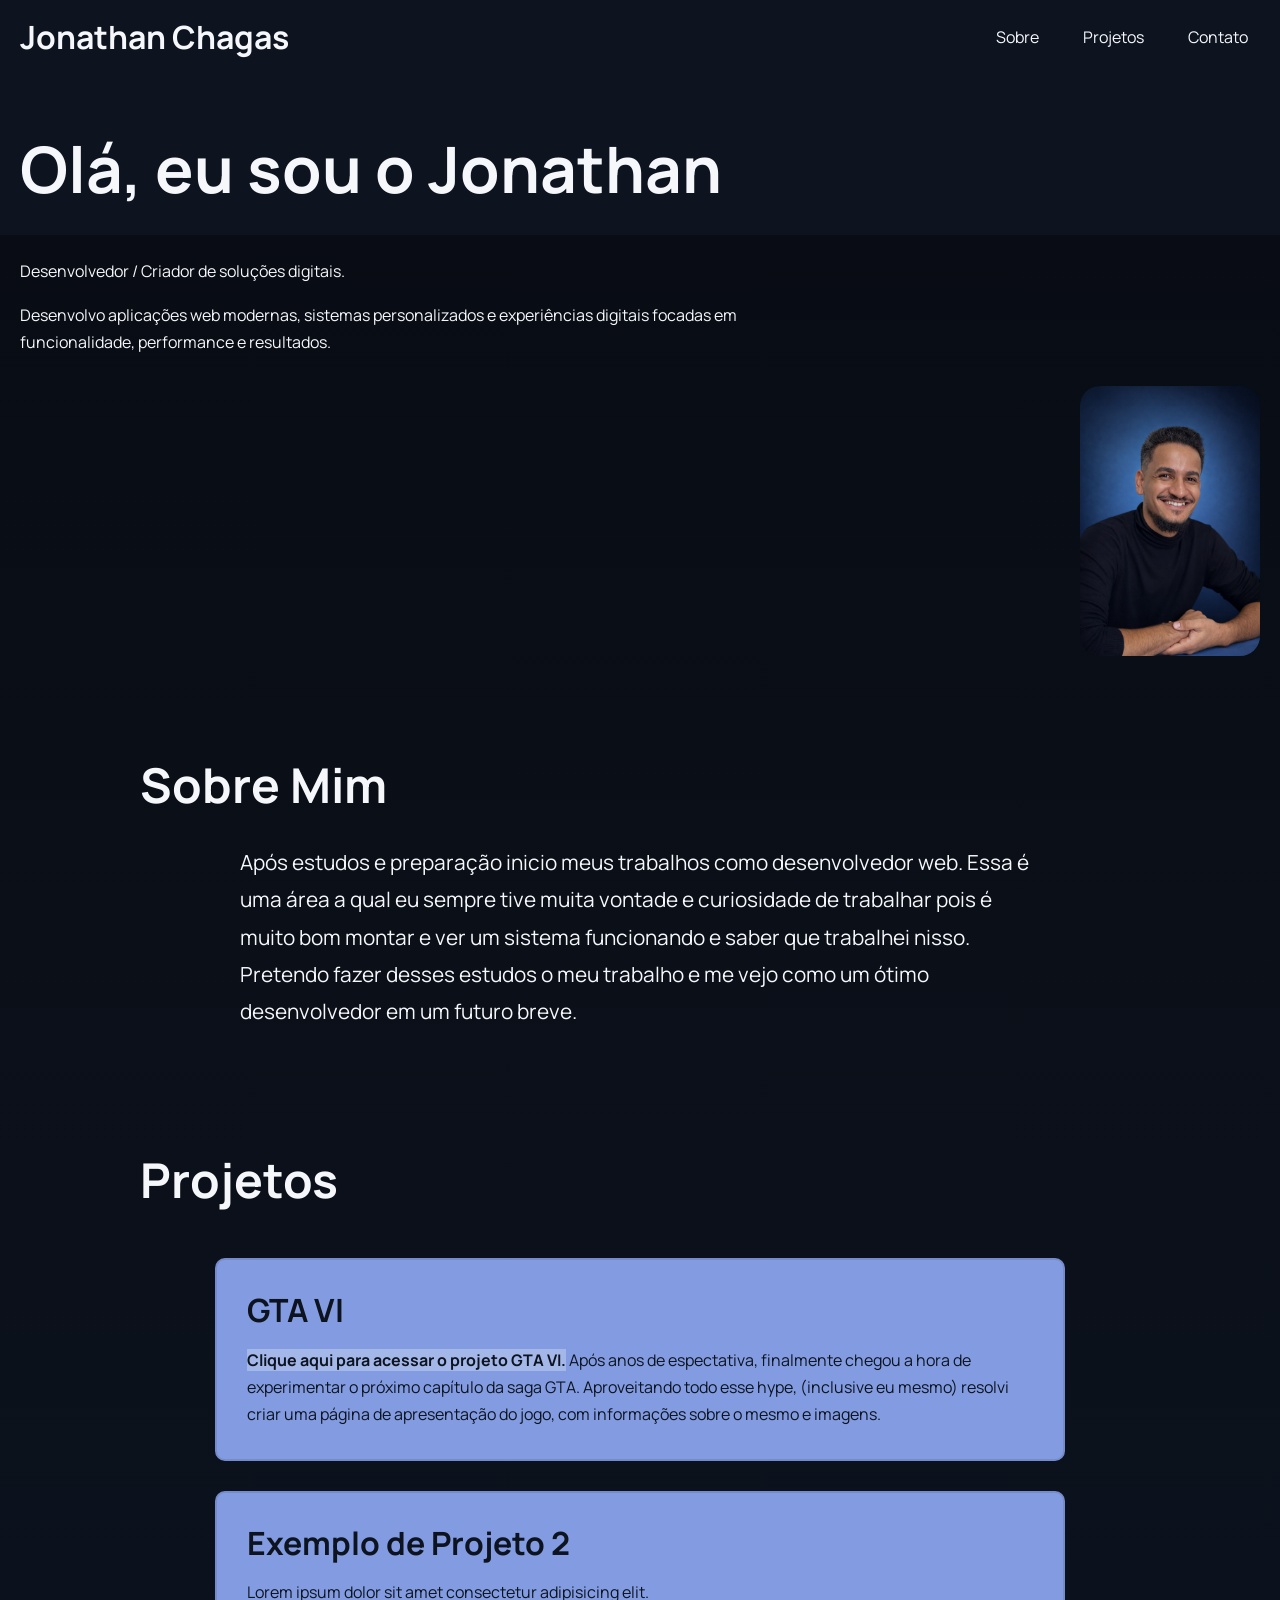
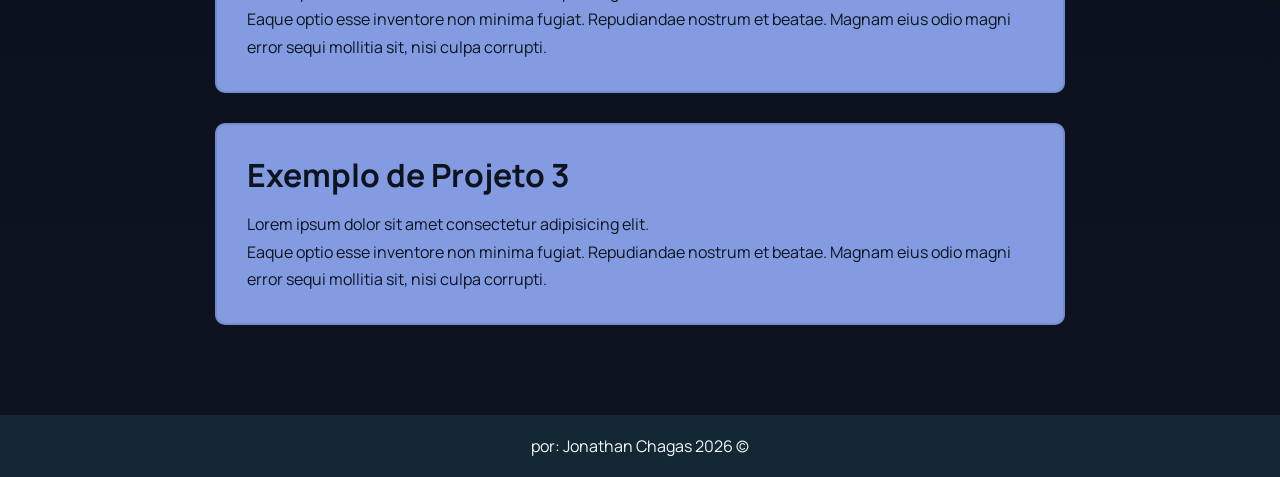
==== docs/index.html @ 7916c511 "atualização com link para o projeto gta" ====
<!DOCTYPE html>
<html lang="pt-BR">
<head>
    <meta charset="UTF-8">
    <meta name="viewport" content="width=device-width, initial-scale=1.0">
    <link rel="stylesheet" href="css/apresentacao.css">
    <title>Jonathan Chagas</title>
</head>
<body>
<header>
    <nav>
        <h1>Jonathan Chagas</h1>
        <ul>
            <li><a href="#sobrem">Sobre</a></li>
            <li><a href="#projetos">Projetos</a></li>
            <li><a href="#">Contato</a></li>
        </ul>
    </nav>
    <h1>Olá, eu sou o Jonathan</h1>
</header>

<main>
    <p class="subtitulo">Desenvolvedor / Criador de soluções digitais.</p>

    <p class="apresentacao">Desenvolvo aplicações web modernas, sistemas personalizados e
    experiências digitais focadas em funcionalidade,
    performance e resultados.</p>

    <img src="imagens/foto-curriculo.jpeg"
         alt="Foto de Jonathan Chagas"
         class="foto">

    <section id="sobrem">
        <article id="sobre">
            <h2>Sobre Mim</h2>
            <p class="sobre">
            Após estudos e preparação inicio meus trabalhos como desenvolvedor web.
            Essa é uma área a qual eu sempre tive muita vontade e curiosidade de trabalhar
            pois é muito bom montar e ver um sistema funcionando e saber que trabalhei nisso.
            Pretendo fazer desses estudos o meu trabalho e me vejo como um ótimo desenvolvedor em um futuro breve.
            </p>
        </article>
    </section>

    <section id="projetos">
        <h1 class="projetos">Projetos</h1>
    

    <div class="projeto1">
        <h2>GTA VI
    </h2>

    <p >
         <a href="https://dillanchagas.github.io/gta6/" target="_blank">
        Clique aqui para acessar o projeto GTA VI.</a>
        Após anos de espectativa, finalmente chegou a hora de experimentar o próximo capítulo da saga GTA.
        Aproveitando todo esse hype, (inclusive eu mesmo) resolvi criar uma página de apresentação do jogo, 
        com informações sobre o mesmo e imagens.
    </p>
    </div>
    

    <div class="projeto2">
    <h2>Exemplo de Projeto 2

    </h2>
    <p>
        Lorem ipsum dolor sit amet consectetur adipisicing elit. <br>Eaque optio esse inventore non minima fugiat.
         Repudiandae nostrum et beatae. Magnam eius odio magni error sequi mollitia sit, nisi culpa corrupti.
    </p>
    </div>
    

    <div class="projeto3">
    <h2>Exemplo de Projeto 3
    </h2>
    <p>
        Lorem ipsum dolor sit amet consectetur adipisicing elit. <br>Eaque optio esse inventore non minima fugiat.
         Repudiandae nostrum et beatae. Magnam eius odio magni error sequi mollitia sit, nisi culpa corrupti.
    </p>
    </div>
    </section>

    <footer>
        <p>por: Jonathan Chagas 2026 &copy;</p>
    </footer>
</main>

</body>
</html>
---- docs/css/apresentacao.css ----
@charset "UTF-8";

@import url('https://fonts.googleapis.com/css2?family=Bebas+Neue&family=Manrope:wght@200..800&display=swap');



*,
*::before,
*::after {
    box-sizing: border-box;
}

html {
    scroll-behavior: smooth;
}

body {
    margin: 0;
    min-width: 0;
    background-image: linear-gradient(to bottom, #080B12, #0D1420);
    color: #F5F7FA;
    font-family: 'Manrope', sans-serif;
    overflow-x: hidden;
}

img {
    display: block;
    max-width: 100%;
}



header {
    background-color: #0D1420;
    color: #F5F7FA;
    padding: 0;
}

nav {
    width: 100%;
    padding: 8px 20px;
    background-color: #0D1420;
    color: #F5F7FA;
    border-radius: 5px 5px 0 0;

    display: flex;
    align-items: center;
    justify-content: space-between;
    gap: 20px;
}

nav h1 {
    margin: 0;
    padding: 10px 0;
    font-size: 2rem;
    line-height: 1.2;
}

nav ul {
    display: flex;
    align-items: center;
    justify-content: flex-end;
    gap: 20px;

    margin: 0;
    padding: 0;

    list-style: none;
}

nav a {
    display: inline-block;
    padding: 8px 12px;

    color: #F5F7FA;
    text-decoration: none;
    font-size: 1rem;

    border-radius: 5px;

    transition:
        background-color 0.3s ease,
        color 0.3s ease;
}

nav a:hover {
    color: #839ce1;
    background-color: #162c3b;
}

header > h1 {
    margin: 0;
    padding: 60px 20px 30px;

    color: #F5F7FA;
    background-color: #0D1420;

    font-size: clamp(2rem, 6vw, 4rem);
    line-height: 1.1;
}



.subtitulo {
    margin: 0;
    padding: 25px 20px 10px;

    color: #F5F7FA;
    font-size: 1rem;
}

.apresentacao {
    max-width: 850px;

    margin: 0;
    padding: 10px 20px 30px;

    color: #F5F7FA;

    font-size: 1rem;
    line-height: 1.7;
}



.foto {
    width: 180px;
    max-width: calc(100% - 40px);

    height: auto;

    margin: 0 20px 40px auto;

    border-radius: 20px;
}



#sobrem {
    width: 100%;
    margin: 0;
    padding: 60px 20px;
}

#sobre {
    width: 100%;
    max-width: 1000px;

    margin: 0 auto;
}

#sobre h2 {
    margin: 0 0 30px;
    padding: 0;

    color: #F5F7FA;

    font-size: clamp(2rem, 5vw, 3rem);
    line-height: 1.2;
}

.sobre {
    max-width: 800px;

    min-height: 0;

    margin: 0 auto;

    padding: 0;

    color: #F5F7FA;

    font-size: clamp(1rem, 2vw, 1.3rem);
    line-height: 1.8;
}



#projetos {
    width: 100%;

    margin: 0;
    padding: 60px 20px;

    min-height: 0;
}

h1.projetos {
    width: 100%;
    max-width: 1000px;

    margin: 0 auto 50px;
    padding: 0;

    background: none;

    color: #F5F7FA;

    font-size: clamp(2rem, 5vw, 3rem);
    line-height: 1.2;
}



.projeto1,
.projeto2,
.projeto3 {
    width: min(850px, 100%);

    margin: 0 auto 30px;

    padding: 30px;

    border: 2px solid rgba(0, 0, 0, 0.101);
    border-radius: 10px;

    background-color: #839ce1;

    overflow-wrap: anywhere;

    transition:
        background-color 0.3s ease,
        transform 0.3s ease;
}

.projeto1:hover,
.projeto2:hover,
.projeto3:hover {
    background-color: #162c3b;
    transform: scale(1.02);
    p,h2 {
        color: #F5F7FA;
    }
    a {
        color: #f0f1f2;
        background-color: #000000;
    }

}

.projeto1:hover{
    background-image: linear-gradient(to bottom, #0d3296, #8f1093);
}




.projeto1 h2,
.projeto2 h2,
.projeto3 h2 {
    margin: 0 0 15px;
    padding: 0;

    color: #0D1420;

    font-size: clamp(1.4rem, 3vw, 2rem);
    line-height: 1.3;

    overflow-wrap: anywhere;
}



.projeto1 p,
.projeto2 p,
.projeto3 p {
    margin: 0;
    padding: 0;

    color: #0D1420;

    font-size: 1rem;
    line-height: 1.7;

    overflow-wrap: anywhere;
}

.projeto1 a,
.projeto2 a, 
.projeto3 a {
    color: #0D1420;
    text-decoration: none;
    font-weight: bold;
    background-color: #f5f7fa49;
}

footer {
    margin: 0;
    padding: 20px;

    color: #F5F7FA;
    background-color: #132735;
}

footer p {
    margin: 0;
    padding: 0;

    text-align: center;
    font-size: 1rem;
}


/* Tablet*/

@media (max-width: 768px) {

    nav {
        padding: 10px 16px;
    }

    nav h1 {
        font-size: 1.6rem;
    }

    nav ul {
        gap: 5px;
    }

    nav a {
        padding: 8px;
        font-size: 0.9rem;
    }

    header > h1 {
        padding: 50px 16px 25px;
    }

    .subtitulo,
    .apresentacao {
        padding-left: 16px;
        padding-right: 16px;
    }

    .foto {
        margin-right: 16px;
    }

    #sobrem,
    #projetos {
        padding-left: 16px;
        padding-right: 16px;
    }

    .projeto1,
    .projeto2,
    .projeto3 {
        padding: 25px;
    }
}


/* Telemóvel */

@media (max-width: 600px) {

    nav {
        flex-direction: column;
        align-items: stretch;
        gap: 5px;

        padding: 12px;
    }

    nav h1 {
        text-align: center;
        font-size: 1.5rem;
    }

    nav ul {
        width: 100%;

        justify-content: center;
        flex-wrap: wrap;

        gap: 5px;
    }

    nav a {
        padding: 8px 10px;
        font-size: 0.85rem;
    }


    header > h1 {
        padding: 45px 16px 25px;

        font-size: clamp(2rem, 10vw, 3rem);
        text-align: center;
    }


    .subtitulo {
        padding: 25px 16px 10px;
        font-size: 0.95rem;
    }


    .apresentacao {
        padding: 10px 16px 30px;

        font-size: 0.95rem;
        line-height: 1.7;
    }


    .foto {
        width: 140px;
        margin: 0 auto 40px;
    }


    #sobrem {
        padding: 40px 16px;
    }


    #sobre h2 {
        margin-bottom: 20px;

        font-size: 2rem;
        text-align: center;
    }


    .sobre {
        font-size: 1rem;
        line-height: 1.7;
        text-align: left;
    }


    #projetos {
        padding: 40px 16px;
    }


    h1.projetos {
        margin-bottom: 30px;

        font-size: 2rem;
        text-align: center;
    }


    .projeto1,
    .projeto2,
    .projeto3 {
        width: 100%;

        margin-bottom: 20px;
        padding: 20px;
    }


    .projeto1 h2,
    .projeto2 h2,
    .projeto3 h2 {
        font-size: 1.4rem;
    }


    .projeto1 p,
    .projeto2 p,
    .projeto3 p {
        font-size: 0.95rem;
        line-height: 1.6;
    }


    footer {
        padding: 18px 12px;
    }

    footer p {
        font-size: 0.85rem;
    }
}


/* Telas muito pequenas */

@media (max-width: 380px) {

    nav h1 {
        font-size: 1.3rem;
    }

    nav ul {
        gap: 2px;
    }

    nav a {
        padding: 7px;
        font-size: 0.78rem;
    }

    header > h1 {
        font-size: 1.9rem;
    }

    .projeto1,
    .projeto2,
    .projeto3 {
        padding: 16px;
    }

    .projeto1 h2,
    .projeto2 h2,
    .projeto3 h2 {
        font-size: 1.25rem;
    }
}
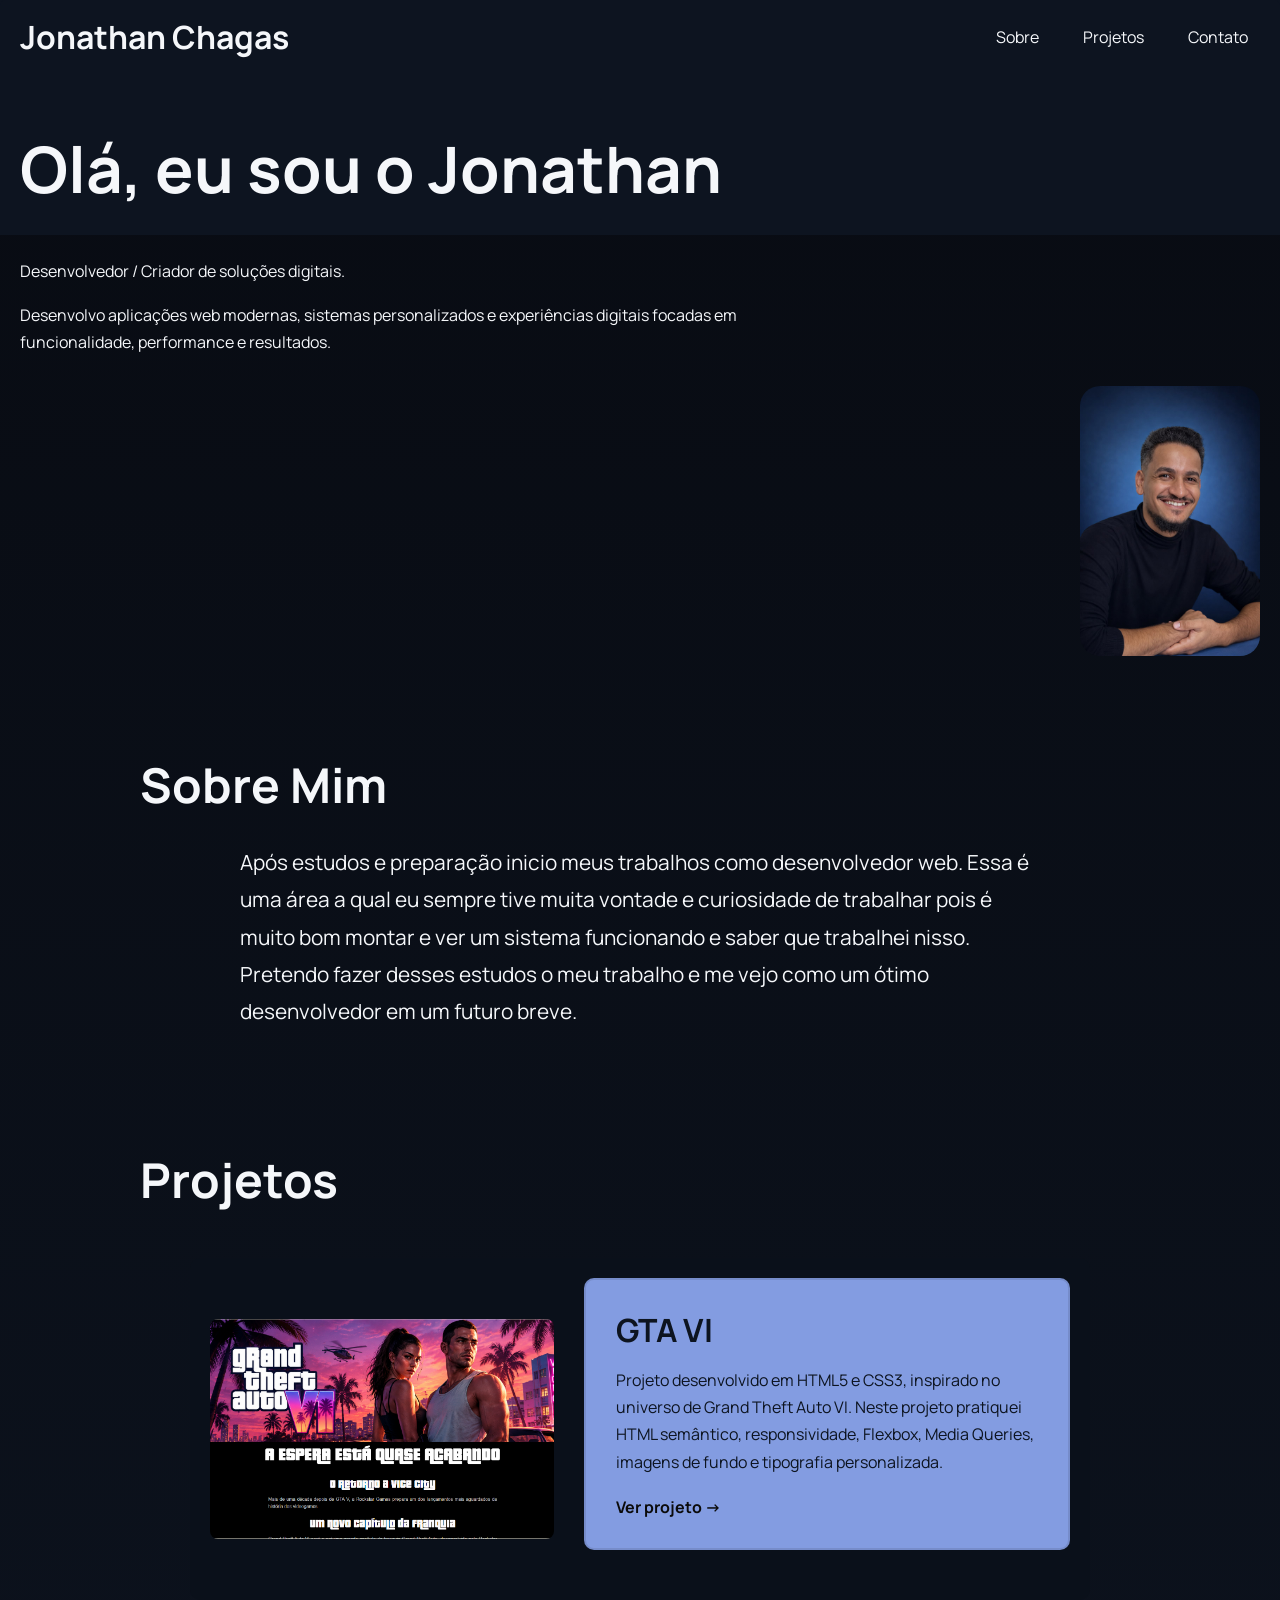
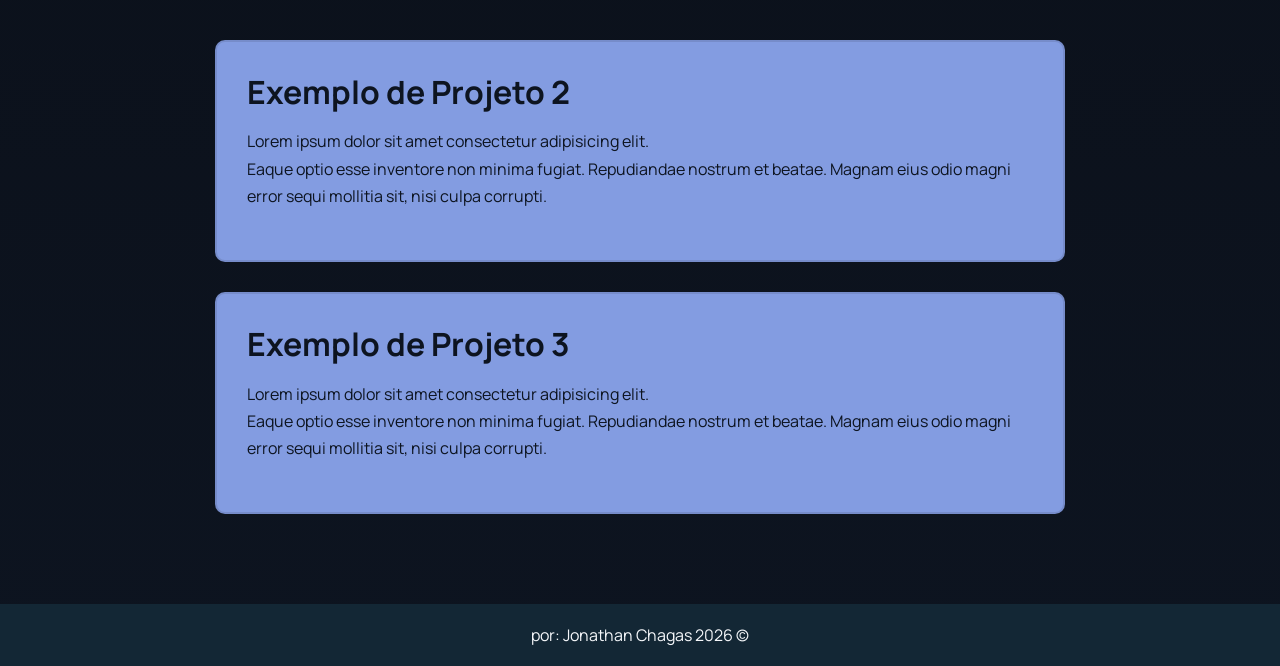
==== commit 8c44277a: "Atualização e adicionado do projeto gta" ====
--- a/docs/index.html
+++ b/docs/index.html
@@ -46,18 +46,25 @@
         <h1 class="projetos">Projetos</h1>
     
 
-    <div class="projeto1">
-        <h2>GTA VI
-    </h2>
+    
+     <a href="https://dillanchagas.github.io/gta6/" target="_blank" class="projeto-card">
+        <div class="projeto-imagem">
+            <img src="imagens/Captura de ecrã 2026-10-07 101749.png" alt="Imagem do projeto GTA VI"> 
+        </div>
 
-    <p >
-         <a href="https://dillanchagas.github.io/gta6/" target="_blank">
-        Clique aqui para acessar o projeto GTA VI.</a>
-        Após anos de espectativa, finalmente chegou a hora de experimentar o próximo capítulo da saga GTA.
-        Aproveitando todo esse hype, (inclusive eu mesmo) resolvi criar uma página de apresentação do jogo, 
-        com informações sobre o mesmo e imagens.
-    </p>
+        <div class="projeto1">
+            <h2>GTA VI
+        </h2>
+        
+     <p>
+            Projeto desenvolvido em HTML5 e CSS3, inspirado no universo
+            de Grand Theft Auto VI. Neste projeto pratiquei HTML semântico,
+            responsividade, Flexbox, Media Queries, imagens de fundo e
+            tipografia personalizada.
+        </p>
+         <span>Ver projeto →</span>
     </div>
+    </a>
     
 
     <div class="projeto2">
--- a/docs/css/apresentacao.css
+++ b/docs/css/apresentacao.css
@@ -199,12 +199,30 @@
     font-size: clamp(2rem, 5vw, 3rem);
     line-height: 1.2;
 }
-
+.projeto-card {
+    display: flex;
+    align-items: center;
+    gap: 30px;
+
+    max-width: 900px;
+    margin: 40px auto;
+
+    padding: 20px;
+
+    text-decoration: none;
+
+    background-color: #0a101a;
+    border-radius: 10px;
+
+    transition: transform 0.3s ease, box-shadow 0.3s ease;
+}
 
 
 .projeto1,
 .projeto2,
 .projeto3 {
+    flex: 1;
+
     width: min(850px, 100%);
 
     margin: 0 auto 30px;
@@ -221,6 +239,11 @@
     transition:
         background-color 0.3s ease,
         transform 0.3s ease;
+}
+
+.projeto-card:hover {
+    transform: translateY(-5px);
+    box-shadow: 0 10px 25px rgba(0, 0, 0, 0.4);
 }
 
 .projeto1:hover,
@@ -235,15 +258,27 @@
         color: #f0f1f2;
         background-color: #000000;
     }
-
-}
-
-.projeto1:hover{
-    background-image: linear-gradient(to bottom, #0d3296, #8f1093);
-}
-
-
-
+    span {
+        color: #F5F7FA;
+    }
+
+}
+
+
+.projeto-imagem {
+    flex: 0 0 40%;
+}
+
+.projeto-imagem img {
+    display: block;
+
+    width: 100%;
+    height: 220px;
+
+    object-fit: cover;
+
+    border-radius: 8px;
+}
 
 .projeto1 h2,
 .projeto2 h2,
@@ -264,7 +299,7 @@
 .projeto1 p,
 .projeto2 p,
 .projeto3 p {
-    margin: 0;
+    margin: 0 0 20px;
     padding: 0;
 
     color: #0D1420;
@@ -273,6 +308,11 @@
     line-height: 1.7;
 
     overflow-wrap: anywhere;
+}
+
+.projeto-card span {
+    color: rgb(11, 11, 11);
+    font-weight: bold;
 }
 
 .projeto1 a,
@@ -452,6 +492,18 @@
         padding: 20px;
     }
 
+    .projeto-card {
+        flex-direction: column;
+        gap: 20px;
+    }
+
+    .projeto-imagem {
+        width: 100%;
+    }
+
+    .projeto-imagem img {
+        height: 200px;
+    }
 
     .projeto1 h2,
     .projeto2 h2,
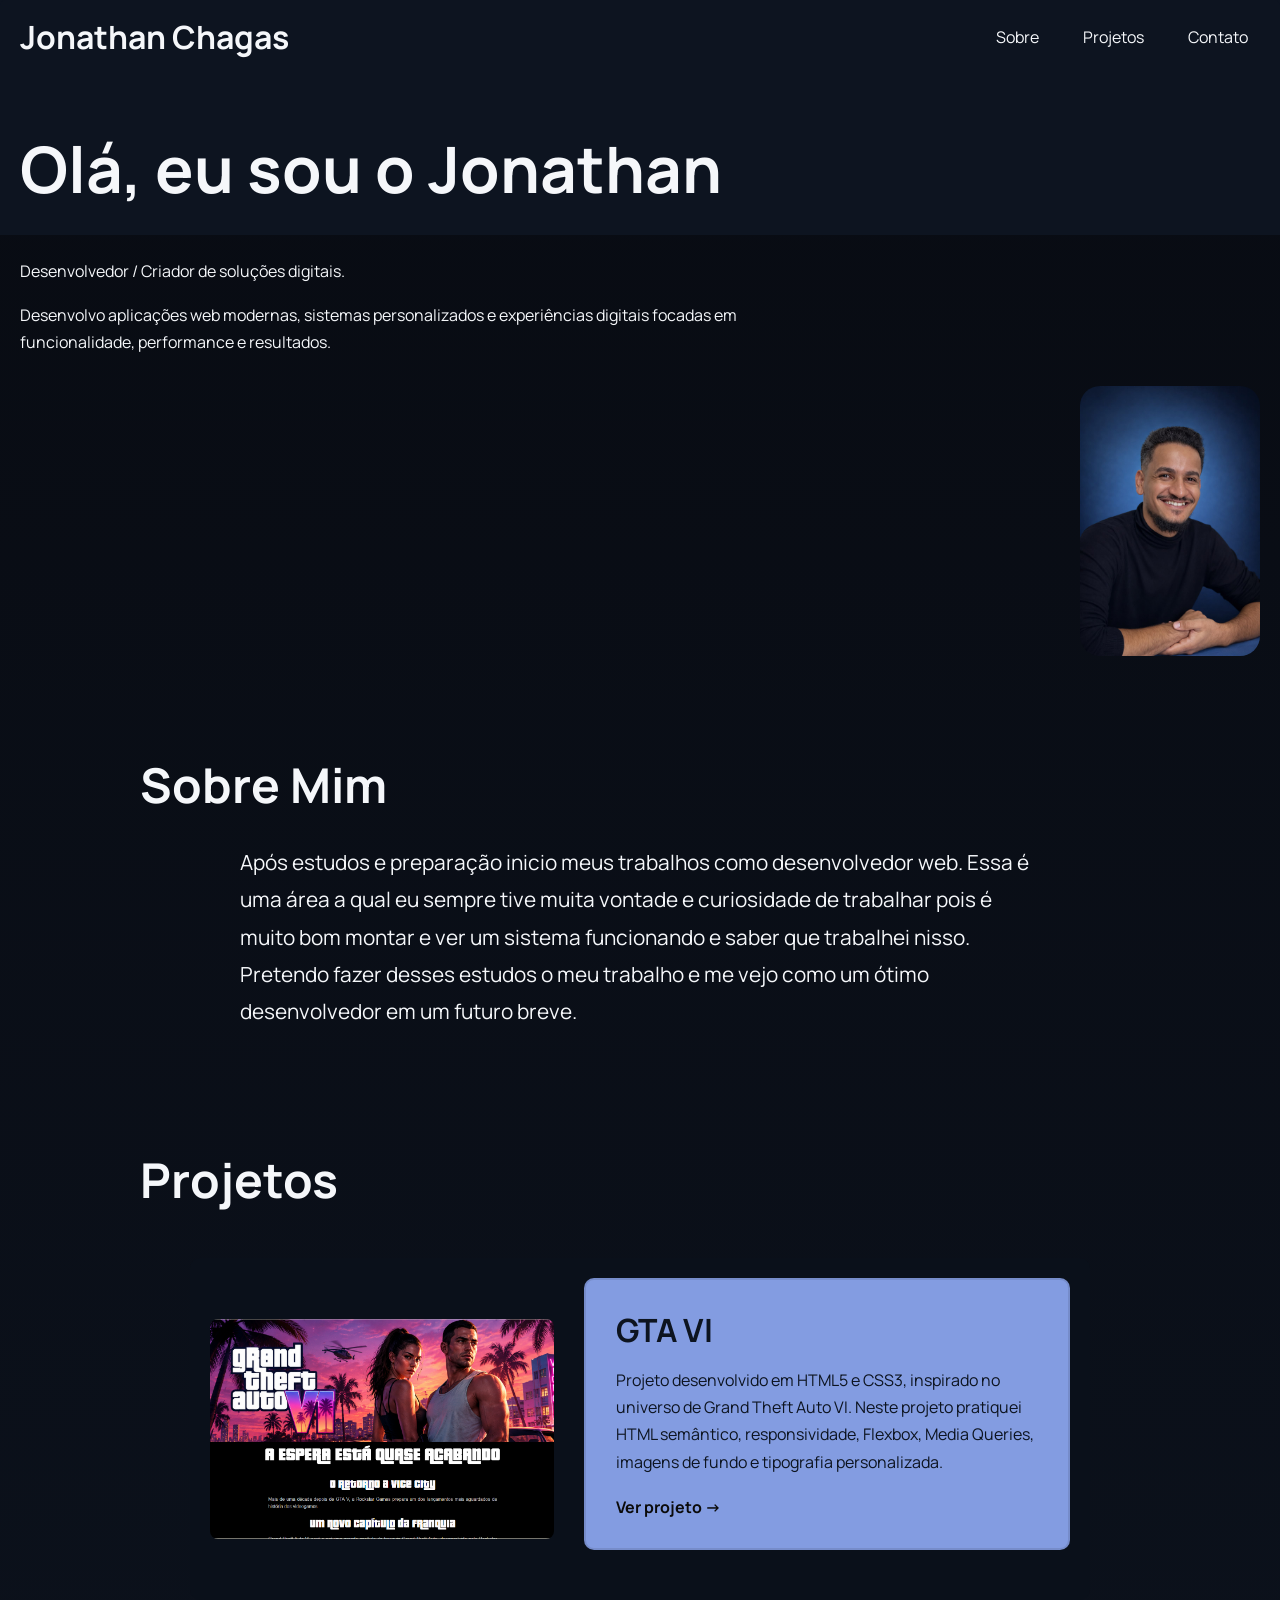
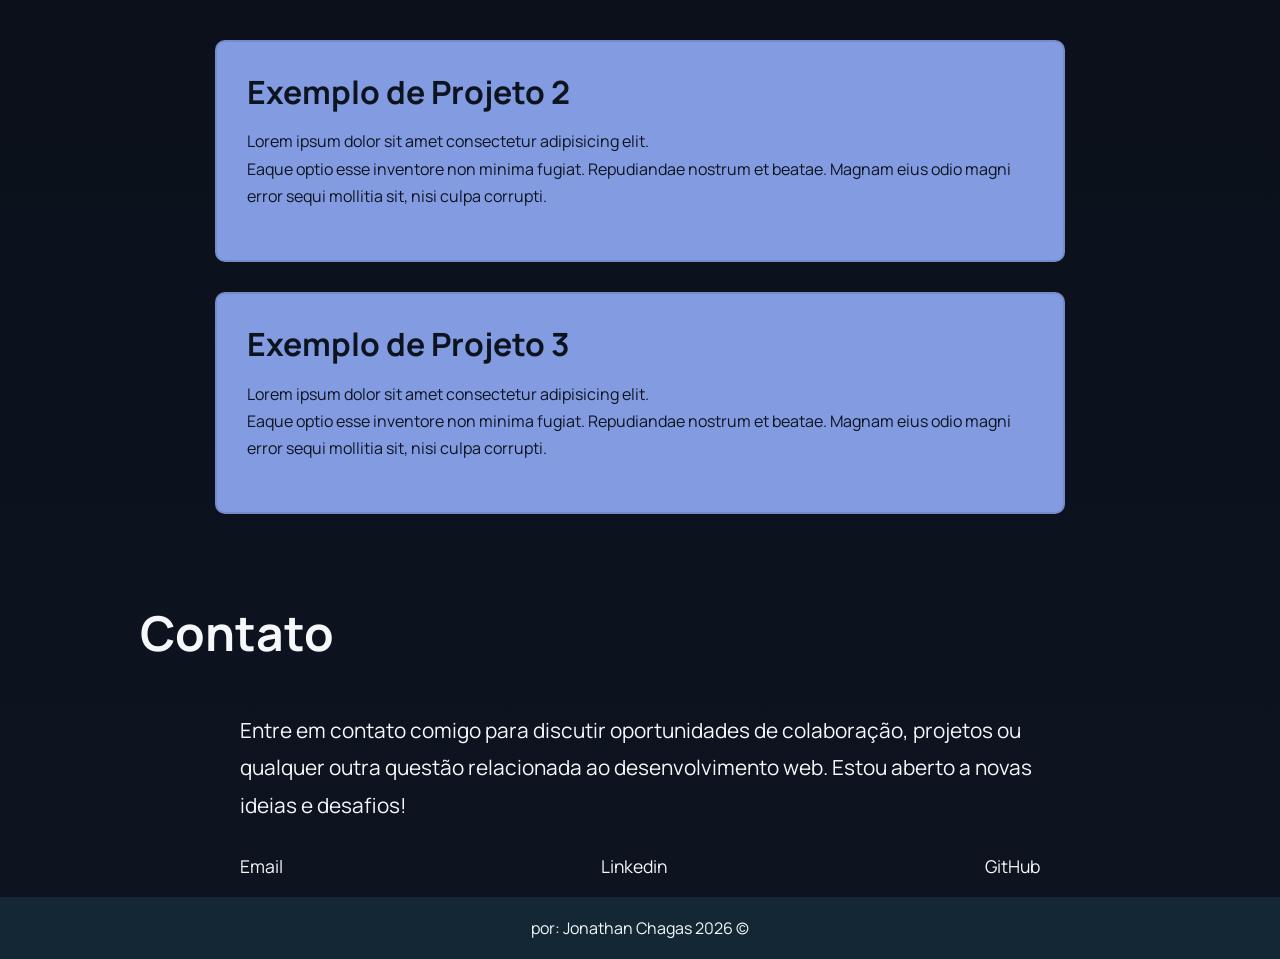
==== commit 2e286dcc: "Criação da aba contato" ====
--- a/docs/index.html
+++ b/docs/index.html
@@ -13,7 +13,7 @@
         <ul>
             <li><a href="#sobrem">Sobre</a></li>
             <li><a href="#projetos">Projetos</a></li>
-            <li><a href="#">Contato</a></li>
+            <li><a href="#Contato">Contato</a></li>
         </ul>
     </nav>
     <h1>Olá, eu sou o Jonathan</h1>
@@ -22,7 +22,8 @@
 <main>
     <p class="subtitulo">Desenvolvedor / Criador de soluções digitais.</p>
 
-    <p class="apresentacao">Desenvolvo aplicações web modernas, sistemas personalizados e
+    <p class="apresentacao">
+    Desenvolvo aplicações web modernas, sistemas personalizados e
     experiências digitais focadas em funcionalidade,
     performance e resultados.</p>
 
@@ -88,6 +89,17 @@
     </div>
     </section>
 
+    <section id="Contato">
+        <h1 class="contato">Contato</h1>
+        <p class="contato-texto">Entre em contato comigo para discutir oportunidades de colaboração,
+         projetos ou qualquer outra questão relacionada ao desenvolvimento web. Estou aberto a novas ideias e desafios!</p>
+        <ul class="contato-lista">
+            <li><a href="mailto:dillanchagas@outlook.com.br">Email</a></li>
+            <li><a href="https://www.linkedin.com/in/jonathan-d-chagas/" target="_blank">Linkedin</a></li>
+            <li><a href="https://github.com/dillanchagas" target="_blank">GitHub</a></li>
+        </ul>
+    </section>
+
     <footer>
         <p>por: Jonathan Chagas 2026 &copy;</p>
     </footer>
--- a/docs/css/apresentacao.css
+++ b/docs/css/apresentacao.css
@@ -324,6 +324,88 @@
     background-color: #f5f7fa49;
 }
 
+.contato {
+     width: 100%;
+    max-width: 1000px;
+
+    margin: 0 auto 50px;
+    padding: 0;
+
+    background: none;
+
+    color: #F5F7FA;
+
+    font-size: clamp(2rem, 5vw, 3rem);
+    line-height: 1.2;
+
+    
+}
+
+.contato-texto {
+    max-width: 800px;
+
+    min-height: 0;
+
+    margin: 0 auto;
+
+    padding: 0;
+
+    padding-bottom: 30px;
+
+    color: #F5F7FA;
+
+    font-size: clamp(1rem, 2vw, 1.3rem);
+    line-height: 1.8;
+}
+
+.contato-lista {
+    max-width: 800px;
+
+
+    min-height: 0;
+
+    margin: 0 auto;
+
+    padding: 0;
+
+    color: #F5F7FA;
+
+    font-size: clamp(1rem, 2vw, 1.3rem);
+    line-height: 1.1;
+
+    display: flex;
+    align-items: center;
+    justify-content: space-between;
+    gap: 20px;
+}
+
+.contato-lista li {
+
+    margin-bottom: 10px;
+
+    padding-bottom: 10px;
+
+    text-decoration: none;
+
+    display: inline-block;
+
+}
+
+.contato-lista a {
+   
+    color: #F5F7FA;
+    text-decoration: none;
+    font-size: 1.1rem;
+
+
+}
+
+.contato-lista a:hover {
+    color: #839ce1;
+    zoom: 1.03;
+    transition: 0.1s ease;
+}
+
 footer {
     margin: 0;
     padding: 20px;
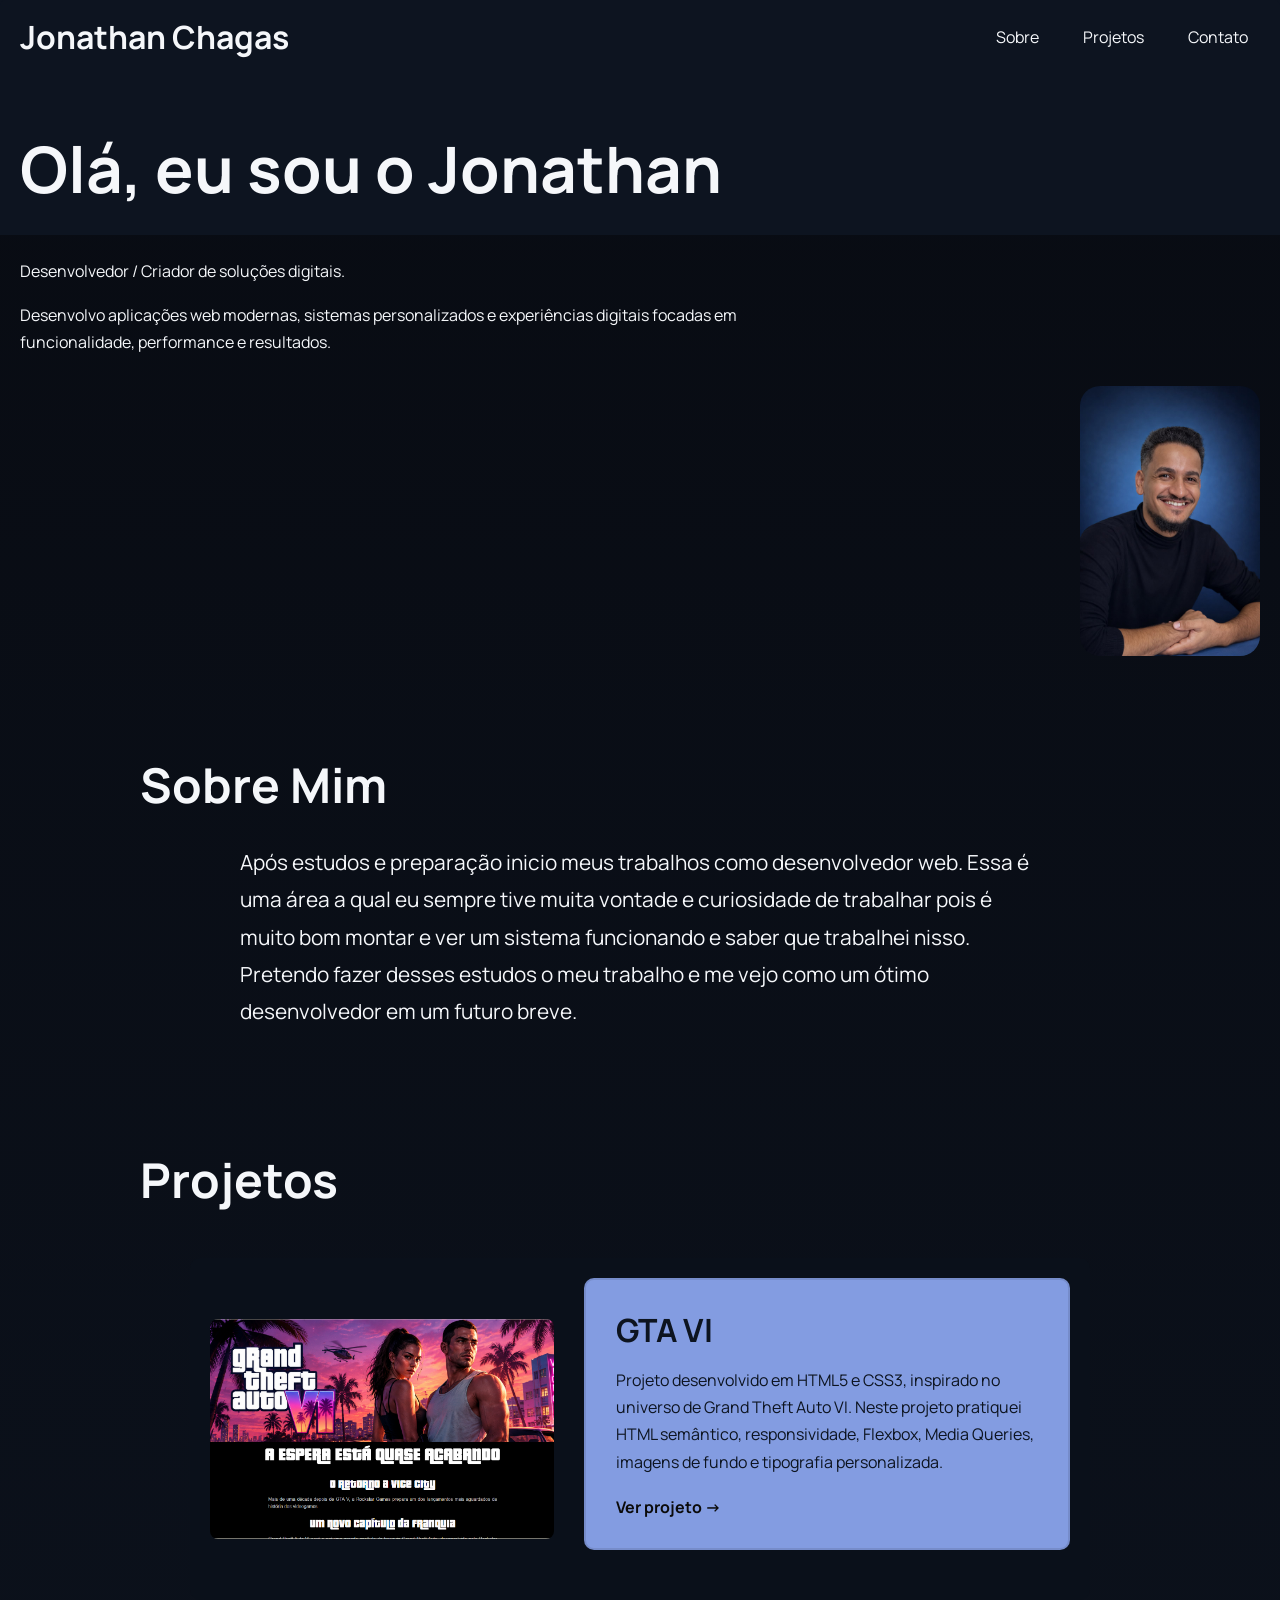
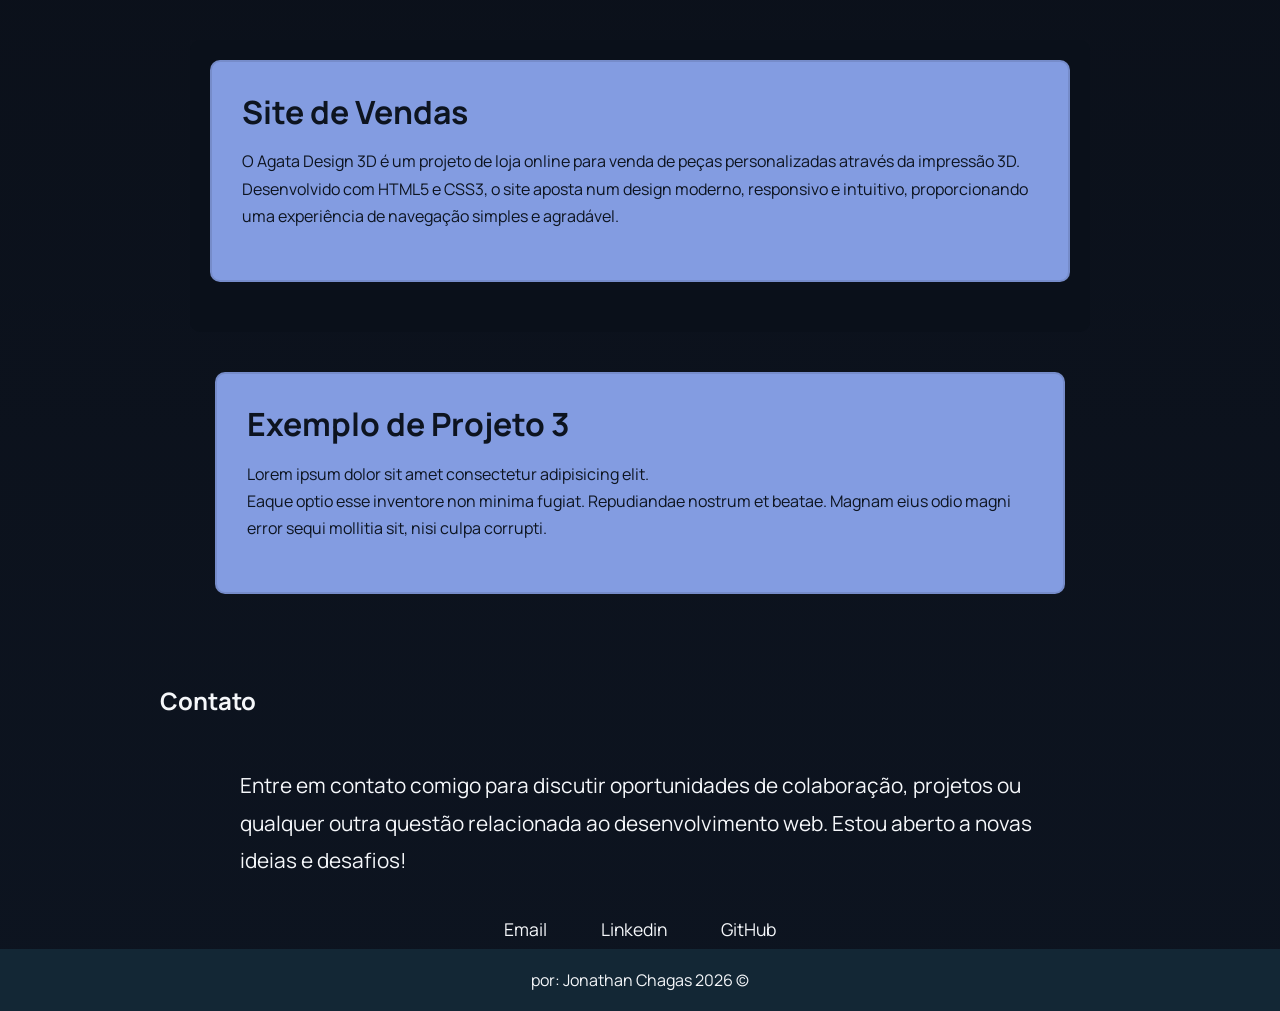
==== commit f4aef28a: "Adicionado favicon" ====
--- a/docs/index.html
+++ b/docs/index.html
@@ -3,6 +3,7 @@
 <head>
     <meta charset="UTF-8">
     <meta name="viewport" content="width=device-width, initial-scale=1.0">
+    <link rel="icon" type="image/x-icon" href="imagens/icons8-portfolio-64.png">
     <link rel="stylesheet" href="css/apresentacao.css">
     <title>Jonathan Chagas</title>
 </head>
@@ -67,17 +68,18 @@
     </div>
     </a>
     
-
+    <a href="https://dillanchagas.github.io/Site-Agata/" target="_blank" class="projeto-card">
     <div class="projeto2">
-    <h2>Exemplo de Projeto 2
+    <h2>Site de Vendas
 
     </h2>
     <p>
-        Lorem ipsum dolor sit amet consectetur adipisicing elit. <br>Eaque optio esse inventore non minima fugiat.
-         Repudiandae nostrum et beatae. Magnam eius odio magni error sequi mollitia sit, nisi culpa corrupti.
+        O Agata Design 3D é um projeto de loja online para venda de peças personalizadas através da impressão 3D.
+         Desenvolvido com HTML5 e CSS3, o site aposta num design moderno, responsivo e intuitivo, proporcionando uma
+         experiência de navegação simples e agradável.
     </p>
     </div>
-    
+    </a>
 
     <div class="projeto3">
     <h2>Exemplo de Projeto 3
--- a/docs/css/apresentacao.css
+++ b/docs/css/apresentacao.css
@@ -325,32 +325,20 @@
 }
 
 .contato {
-     width: 100%;
+    width: 100%;
     max-width: 1000px;
 
     margin: 0 auto 50px;
-    padding: 0;
-
-    background: none;
-
-    color: #F5F7FA;
-
-    font-size: clamp(2rem, 5vw, 3rem);
-    line-height: 1.2;
-
-    
+    padding: 0 20px;
+
+    color: #F5F7FA;
 }
 
 .contato-texto {
     max-width: 800px;
 
-    min-height: 0;
-
     margin: 0 auto;
-
-    padding: 0;
-
-    padding-bottom: 30px;
+    padding: 0 0 30px;
 
     color: #F5F7FA;
 
@@ -361,50 +349,48 @@
 .contato-lista {
     max-width: 800px;
 
-
-    min-height: 0;
-
     margin: 0 auto;
-
-    padding: 0;
-
-    color: #F5F7FA;
-
-    font-size: clamp(1rem, 2vw, 1.3rem);
-    line-height: 1.1;
+    padding: 0;
+
+    list-style: none;
 
     display: flex;
     align-items: center;
-    justify-content: space-between;
-    gap: 20px;
+    justify-content: center;
+    flex-wrap: wrap;
+
+    gap: 15px 30px;
 }
 
 .contato-lista li {
-
-    margin-bottom: 10px;
-
-    padding-bottom: 10px;
-
+    margin: 0;
+    padding: 0;
+}
+
+.contato-lista a {
+    display: inline-block;
+
+    padding: 8px 12px;
+
+    color: #F5F7FA;
     text-decoration: none;
 
-    display: inline-block;
-
-}
-
-.contato-lista a {
-   
-    color: #F5F7FA;
-    text-decoration: none;
-    font-size: 1.1rem;
-
-
+    font-size: clamp(0.95rem, 2vw, 1.1rem);
+
+    border-radius: 5px;
+
+    transition:
+        color 0.2s ease,
+        transform 0.2s ease;
+        
 }
 
 .contato-lista a:hover {
     color: #839ce1;
-    zoom: 1.03;
-    transition: 0.1s ease;
-}
+
+    transform: scale(1.1);
+}
+
 
 footer {
     margin: 0;
@@ -459,7 +445,8 @@
     }
 
     #sobrem,
-    #projetos {
+    #projetos,
+    #Contato {
         padding-left: 16px;
         padding-right: 16px;
     }
@@ -601,6 +588,12 @@
         line-height: 1.6;
     }
 
+    .contato {
+        margin-bottom: 30px;
+
+        font-size: 2rem;
+        text-align: center;
+    }
 
     footer {
         padding: 18px 12px;
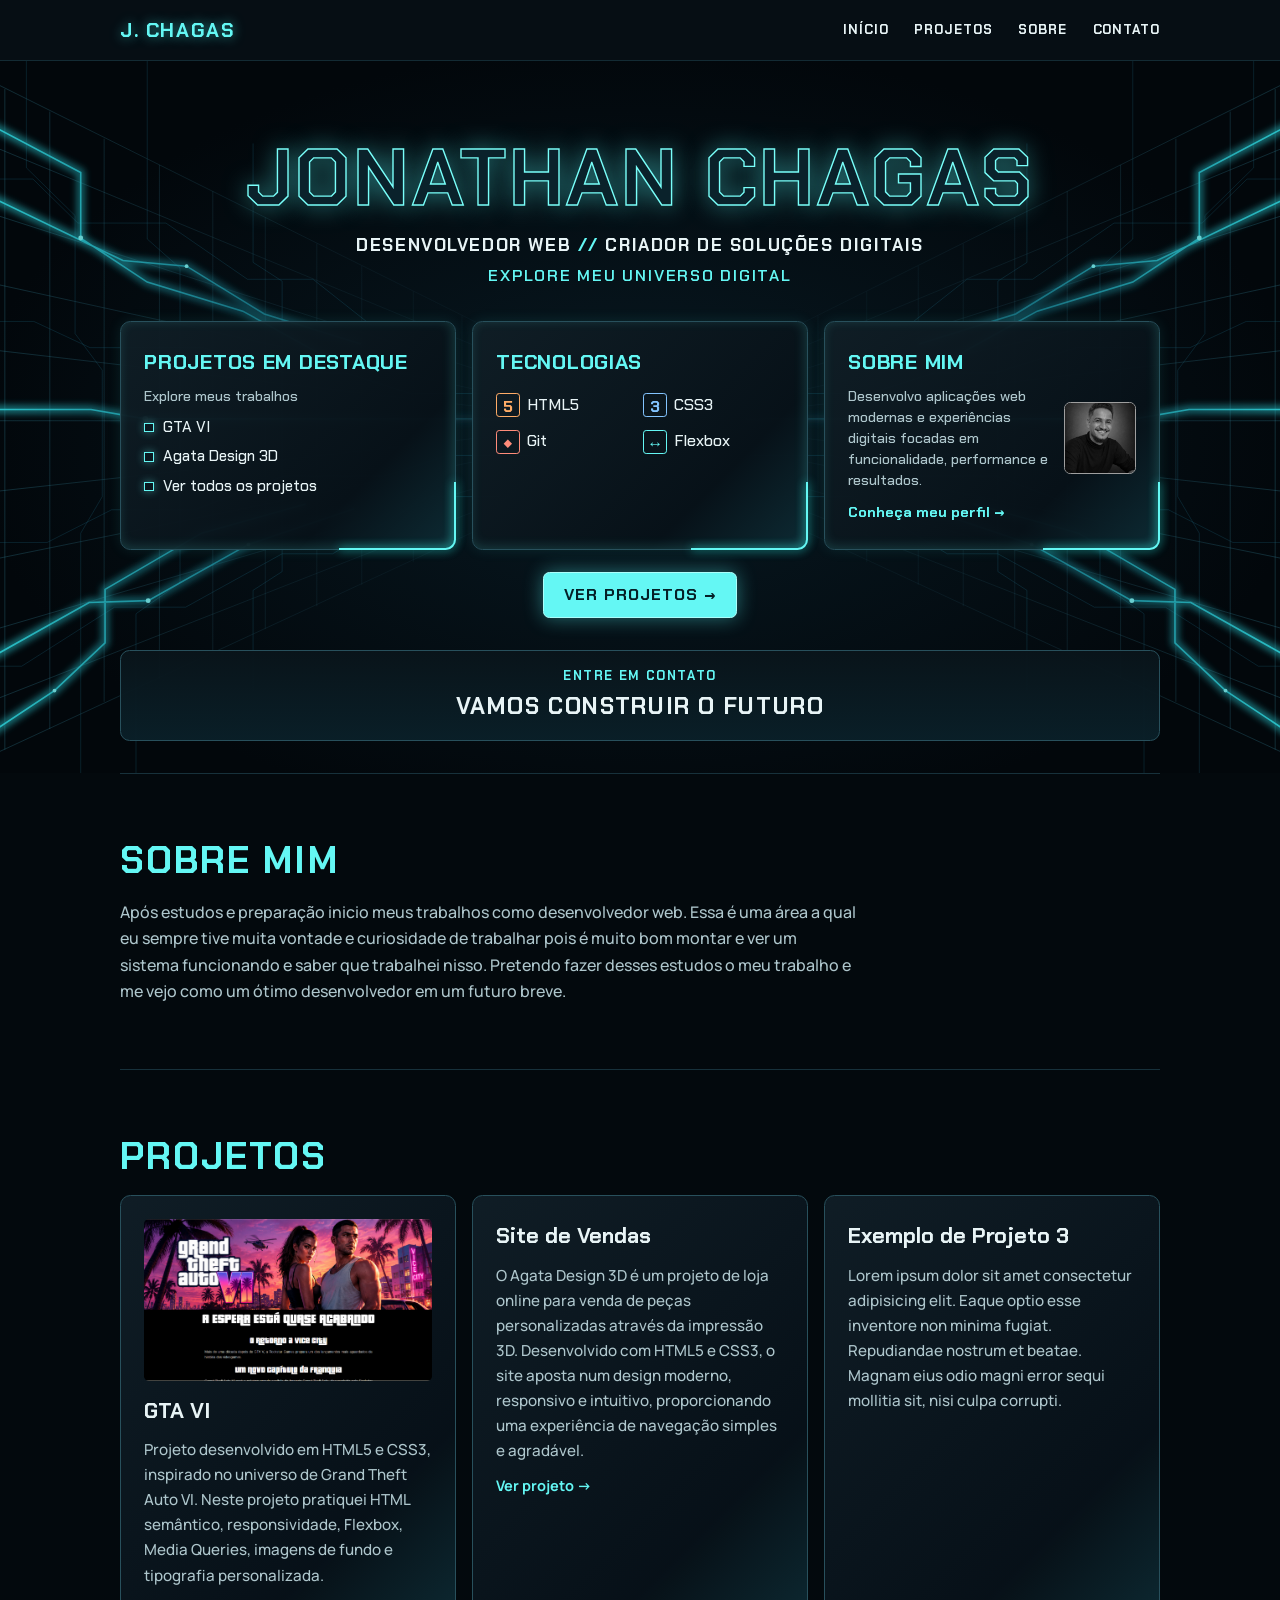
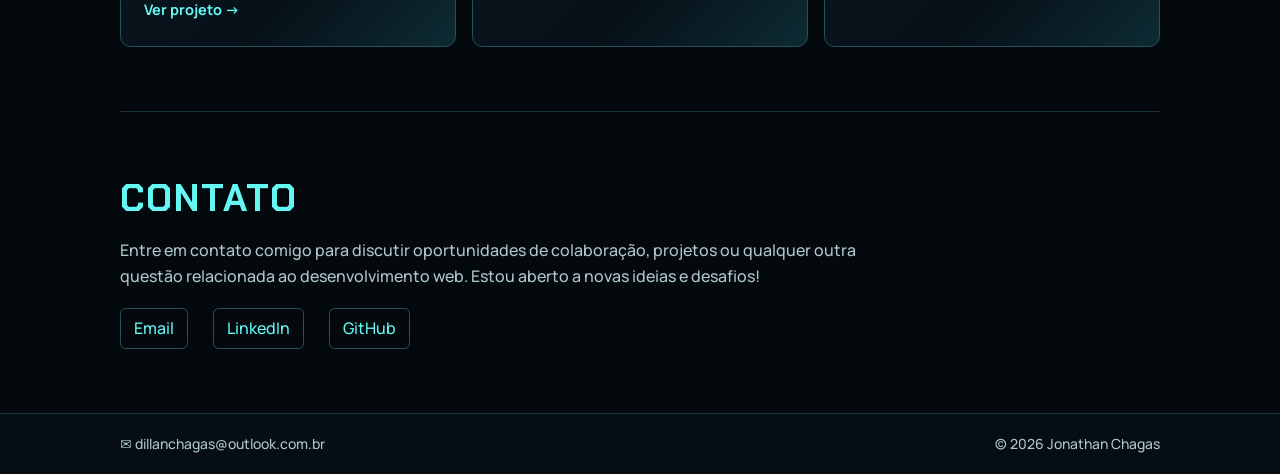
==== commit bfb74b77: "atualização tron" ====
--- a/docs/index.html
+++ b/docs/index.html
@@ -3,109 +3,122 @@
 <head>
     <meta charset="UTF-8">
     <meta name="viewport" content="width=device-width, initial-scale=1.0">
-    <link rel="icon" type="image/x-icon" href="imagens/icons8-portfolio-64.png">
+    <meta name="theme-color" content="#03090d">
+    <link rel="icon" type="image/png" href="imagens/icons8-portfolio-64.png">
     <link rel="stylesheet" href="css/apresentacao.css">
-    <title>Jonathan Chagas</title>
+    <title>Jonathan Chagas | Portfólio</title>
 </head>
 <body>
-<header>
-    <nav>
-        <h1>Jonathan Chagas</h1>
+<header class="site-header">
+    <nav class="container" aria-label="Navegação principal">
+        <a class="brand" href="#inicio">J. Chagas</a>
         <ul>
+            <li><a href="#inicio">Início</a></li>
+            <li><a href="#projetos">Projetos</a></li>
             <li><a href="#sobrem">Sobre</a></li>
-            <li><a href="#projetos">Projetos</a></li>
             <li><a href="#Contato">Contato</a></li>
         </ul>
     </nav>
-    <h1>Olá, eu sou o Jonathan</h1>
 </header>
 
 <main>
-    <p class="subtitulo">Desenvolvedor / Criador de soluções digitais.</p>
+    <section class="hero" id="inicio" aria-labelledby="hero-title">
+        <div class="container hero-content">
+            <h1 id="hero-title">Jonathan Chagas</h1>
+            <p class="hero-role">Desenvolvedor web <span>//</span> Criador de soluções digitais</p>
+            <p class="hero-invitation">Explore meu universo digital</p>
 
-    <p class="apresentacao">
-    Desenvolvo aplicações web modernas, sistemas personalizados e
-    experiências digitais focadas em funcionalidade,
-    performance e resultados.</p>
+            <div class="overview">
+                <section class="panel">
+                    <h2>Projetos em destaque</h2>
+                    <p>Explore meus trabalhos</p>
+                    <ul class="featured">
+                        <li><a href="#gta-vi">GTA VI</a></li>
+                        <li><a href="#agata">Agata Design 3D</a></li>
+                        <li><a href="#projetos">Ver todos os projetos</a></li>
+                    </ul>
+                </section>
 
-    <img src="imagens/foto-curriculo.jpeg"
-         alt="Foto de Jonathan Chagas"
-         class="foto">
+                <section class="panel">
+                    <h2>Tecnologias</h2>
+                    <ul class="tech-list">
+                        <li><span class="tech-icon html-icon" aria-hidden="true">5</span> HTML5</li>
+                        <li><span class="tech-icon css-icon" aria-hidden="true">3</span> CSS3</li>
+                        <li><span class="tech-icon git-icon" aria-hidden="true">◆</span> Git</li>
+                        <li><span class="tech-icon" aria-hidden="true">↔</span> Flexbox</li>
+                    </ul>
+                </section>
 
-    <section id="sobrem">
-        <article id="sobre">
-            <h2>Sobre Mim</h2>
-            <p class="sobre">
-            Após estudos e preparação inicio meus trabalhos como desenvolvedor web.
+                <section class="panel">
+                    <h2>Sobre mim</h2>
+                    <div class="profile">
+                        <p>Desenvolvo aplicações web modernas e experiências digitais focadas em funcionalidade, performance e resultados.</p>
+                        <img src="imagens/foto-curriculo.jpeg" alt="Foto de Jonathan Chagas">
+                    </div>
+                    <a class="text-link" href="#sobrem">Conheça meu perfil →</a>
+                </section>
+            </div>
+
+            <a class="button" href="#projetos">Ver projetos →</a>
+
+            <a class="hero-callout" href="#Contato">
+                <span>Entre em contato</span>
+                Vamos construir o futuro
+            </a>
+        </div>
+    </section>
+
+    <section class="container content-section" id="sobrem">
+        <h2 class="section-title">Sobre mim</h2>
+        <p>Após estudos e preparação inicio meus trabalhos como desenvolvedor web.
             Essa é uma área a qual eu sempre tive muita vontade e curiosidade de trabalhar
             pois é muito bom montar e ver um sistema funcionando e saber que trabalhei nisso.
-            Pretendo fazer desses estudos o meu trabalho e me vejo como um ótimo desenvolvedor em um futuro breve.
-            </p>
-        </article>
+            Pretendo fazer desses estudos o meu trabalho e me vejo como um ótimo desenvolvedor em um futuro breve.</p>
     </section>
 
-    <section id="projetos">
-        <h1 class="projetos">Projetos</h1>
-    
-
-    
-     <a href="https://dillanchagas.github.io/gta6/" target="_blank" class="projeto-card">
-        <div class="projeto-imagem">
-            <img src="imagens/Captura de ecrã 2026-10-07 101749.png" alt="Imagem do projeto GTA VI"> 
+    <section class="container content-section" id="projetos">
+        <h2 class="section-title">Projetos</h2>
+        <div class="project-grid">
+            <a class="panel project-card" id="gta-vi" href="https://dillanchagas.github.io/gta6/" target="_blank" rel="noopener noreferrer">
+                <img src="imagens/Captura de ecrã 2026-10-07 101749.png" alt="Imagem do projeto GTA VI" loading="lazy">
+                <h3>GTA VI</h3>
+                <p>Projeto desenvolvido em HTML5 e CSS3, inspirado no universo de Grand Theft Auto VI.
+                    Neste projeto pratiquei HTML semântico, responsividade, Flexbox, Media Queries,
+                    imagens de fundo e tipografia personalizada.</p>
+                <span class="text-link">Ver projeto →</span>
+            </a>
+            <a class="panel project-card" id="agata" href="https://dillanchagas.github.io/Site-Agata/" target="_blank" rel="noopener noreferrer">
+                <h3>Site de Vendas</h3>
+                <p>O Agata Design 3D é um projeto de loja online para venda de peças personalizadas através da impressão 3D.
+                    Desenvolvido com HTML5 e CSS3, o site aposta num design moderno, responsivo e intuitivo,
+                    proporcionando uma experiência de navegação simples e agradável.</p>
+                <span class="text-link">Ver projeto →</span>
+            </a>
+            <article class="panel project-card">
+                <h3>Exemplo de Projeto 3</h3>
+                <p>Lorem ipsum dolor sit amet consectetur adipisicing elit. Eaque optio esse inventore non minima fugiat.
+                    Repudiandae nostrum et beatae. Magnam eius odio magni error sequi mollitia sit, nisi culpa corrupti.</p>
+            </article>
         </div>
-
-        <div class="projeto1">
-            <h2>GTA VI
-        </h2>
-        
-     <p>
-            Projeto desenvolvido em HTML5 e CSS3, inspirado no universo
-            de Grand Theft Auto VI. Neste projeto pratiquei HTML semântico,
-            responsividade, Flexbox, Media Queries, imagens de fundo e
-            tipografia personalizada.
-        </p>
-         <span>Ver projeto →</span>
-    </div>
-    </a>
-    
-    <a href="https://dillanchagas.github.io/Site-Agata/" target="_blank" class="projeto-card">
-    <div class="projeto2">
-    <h2>Site de Vendas
-
-    </h2>
-    <p>
-        O Agata Design 3D é um projeto de loja online para venda de peças personalizadas através da impressão 3D.
-         Desenvolvido com HTML5 e CSS3, o site aposta num design moderno, responsivo e intuitivo, proporcionando uma
-         experiência de navegação simples e agradável.
-    </p>
-    </div>
-    </a>
-
-    <div class="projeto3">
-    <h2>Exemplo de Projeto 3
-    </h2>
-    <p>
-        Lorem ipsum dolor sit amet consectetur adipisicing elit. <br>Eaque optio esse inventore non minima fugiat.
-         Repudiandae nostrum et beatae. Magnam eius odio magni error sequi mollitia sit, nisi culpa corrupti.
-    </p>
-    </div>
     </section>
 
-    <section id="Contato">
-        <h1 class="contato">Contato</h1>
-        <p class="contato-texto">Entre em contato comigo para discutir oportunidades de colaboração,
-         projetos ou qualquer outra questão relacionada ao desenvolvimento web. Estou aberto a novas ideias e desafios!</p>
-        <ul class="contato-lista">
+    <section class="container content-section contact" id="Contato">
+        <h2 class="section-title">Contato</h2>
+        <p>Entre em contato comigo para discutir oportunidades de colaboração, projetos ou qualquer outra questão
+            relacionada ao desenvolvimento web. Estou aberto a novas ideias e desafios!</p>
+        <ul class="contact-links">
             <li><a href="mailto:dillanchagas@outlook.com.br">Email</a></li>
-            <li><a href="https://www.linkedin.com/in/jonathan-d-chagas/" target="_blank">Linkedin</a></li>
-            <li><a href="https://github.com/dillanchagas" target="_blank">GitHub</a></li>
+            <li><a href="https://www.linkedin.com/in/jonathan-d-chagas/" target="_blank" rel="noopener noreferrer">LinkedIn</a></li>
+            <li><a href="https://github.com/dillanchagas" target="_blank" rel="noopener noreferrer">GitHub</a></li>
         </ul>
     </section>
-
-    <footer>
-        <p>por: Jonathan Chagas 2026 &copy;</p>
-    </footer>
 </main>
 
+<footer class="site-footer">
+    <div class="container">
+        <a href="mailto:dillanchagas@outlook.com.br">✉ dillanchagas@outlook.com.br</a>
+        <p>© 2026 Jonathan Chagas</p>
+    </div>
+</footer>
 </body>
 </html>
--- a/docs/css/apresentacao.css
+++ b/docs/css/apresentacao.css
@@ -1,640 +1,353 @@
 @charset "UTF-8";
 
-@import url('https://fonts.googleapis.com/css2?family=Bebas+Neue&family=Manrope:wght@200..800&display=swap');
-
-
-
-*,
-*::before,
-*::after {
-    box-sizing: border-box;
-}
-
-html {
-    scroll-behavior: smooth;
-}
+@import url('https://fonts.googleapis.com/css2?family=Chakra+Petch:wght@500;600;700&family=Manrope:wght@400;500;600;700&display=swap');
+
+:root {
+    color-scheme: dark;
+    --background: #03090d;
+    --text: #e8f4f6;
+    --muted: #aec6cc;
+    --cyan: #64f7f4;
+    --line: #28505c;
+    --display: "Chakra Petch", "Trebuchet MS", sans-serif;
+}
+
+*, *::before, *::after { box-sizing: border-box; }
+
+html { scroll-behavior: smooth; }
 
 body {
     margin: 0;
-    min-width: 0;
-    background-image: linear-gradient(to bottom, #080B12, #0D1420);
-    color: #F5F7FA;
-    font-family: 'Manrope', sans-serif;
-    overflow-x: hidden;
-}
-
-img {
-    display: block;
-    max-width: 100%;
-}
-
-
-
-header {
-    background-color: #0D1420;
-    color: #F5F7FA;
+    background: var(--background);
+    color: var(--text);
+    font: 500 1rem/1.65 Manrope, system-ui, sans-serif;
+}
+
+a { color: inherit; text-decoration: none; }
+
+a:focus-visible {
+    outline: 2px solid var(--cyan);
+    outline-offset: 4px;
+}
+
+img { display: block; max-width: 100%; }
+h1, h2, h3, p, ul { margin: 0; }
+
+.container {
+    width: min(100% - 2rem, 65rem);
+    margin-inline: auto;
+}
+
+.site-header, .site-footer { background: #060e14; }
+
+.site-header { border-bottom: 1px solid #132b34; }
+
+.site-header nav, .site-footer .container {
+    min-height: 3.75rem;
+    display: flex;
+    justify-content: space-between;
+    align-items: center;
+    gap: .75rem 1.5rem;
+    flex-wrap: wrap;
+    padding-block: .65rem;
+}
+
+.brand, .site-header a, .hero, .section-title, .project-card h3 {
+    font-family: var(--display);
+}
+
+.brand, .site-header li a, .hero h1, .hero-role, .hero-invitation,
+.panel h2, .button, .hero-callout, .section-title {
+    text-transform: uppercase;
+}
+
+.brand {
+    color: var(--cyan);
+    font-size: 1.25rem;
+    font-weight: 700;
+    letter-spacing: .08em;
+    text-shadow: 0 0 12px #42eceaa0;
+}
+
+.site-header ul, .featured, .tech-list, .contact-links {
+    list-style: none;
     padding: 0;
 }
 
-nav {
+.site-header ul, .contact-links {
+    display: flex;
+    flex-wrap: wrap;
+    gap: .25rem clamp(.65rem, 2vw, 1.7rem);
+}
+
+.site-header li a {
+    display: inline-block;
+    padding-block: .3rem;
+    font-size: .82rem;
+    font-weight: 700;
+    letter-spacing: .07em;
+}
+
+.site-header a:hover, .featured a:hover, .text-link:hover, .site-footer a:hover {
+    color: var(--cyan);
+    text-decoration: underline;
+    text-underline-offset: .25em;
+}
+
+.hero {
+    position: relative;
+    isolation: isolate;
+    overflow: hidden;
+    text-align: center;
+    background: radial-gradient(ellipse at 50% 53%, #081922, #02070b 74%);
+}
+
+.hero::before {
+    position: absolute;
+    z-index: -1;
+    inset: 0;
+    content: "";
+    background: url("../imagens/circuitos.svg") center / cover no-repeat;
+    opacity: .8;
+    animation: circuit-glow 3s ease-in-out;
+}
+
+@keyframes circuit-glow {
+    0% { opacity: .4; }
+    60% { opacity: 1; }
+}
+
+.hero-content { padding-block: clamp(3rem, 6vw, 5rem) 2rem; }
+
+.hero h1 {
+    color: #cdfefa;
+    font-size: clamp(2.15rem, 6.25vw, 5.25rem);
+    font-weight: 700;
+    letter-spacing: .035em;
+    line-height: 1;
+    overflow-wrap: anywhere;
+    text-shadow: 0 0 24px #52fcf988;
+}
+
+@supports (-webkit-text-stroke: 1px #64f7f4) {
+    .hero h1 {
+        color: #0a222b;
+        -webkit-text-stroke: 1.4px #79fffa;
+    }
+}
+
+.hero-role {
+    margin-top: .85rem;
+    font-size: clamp(.83rem, 1.6vw, 1.1rem);
+    font-weight: 700;
+    letter-spacing: .09em;
+}
+
+.hero-role span, .hero-invitation, .panel h2, .text-link { color: var(--cyan); }
+
+.hero-invitation {
+    margin-top: .15rem;
+    font-weight: 600;
+    letter-spacing: .11em;
+}
+
+.overview, .project-grid {
+    display: grid;
+    grid-template-columns: repeat(3, minmax(0, 1fr));
+    gap: 1rem;
+    text-align: left;
+}
+
+.overview { margin-block: 2rem 1.4rem; }
+
+.panel {
+    position: relative;
+    padding: clamp(1rem, 2.2vw, 1.45rem);
+    border: 1px solid var(--line);
+    border-radius: .65rem;
+    background: linear-gradient(135deg, #101e26f5, #071118f5 72%, #0d2b34);
+}
+
+.overview .panel {
+    min-height: 11rem;
+    box-shadow: inset -2px -2px 12px #55fff42c, 0 0 14px #43ece51a;
+}
+
+.overview .panel::after {
+    position: absolute;
+    inset: auto -1px -1px auto;
+    width: 35%;
+    height: 30%;
+    border-right: 2px solid var(--cyan);
+    border-bottom: 2px solid var(--cyan);
+    border-bottom-right-radius: inherit;
+    filter: drop-shadow(0 0 5px #25fff3);
+    content: "";
+    pointer-events: none;
+}
+
+.panel h2 {
+    margin-bottom: .4rem;
+    font-size: clamp(1.05rem, 1.65vw, 1.3rem);
+    letter-spacing: .035em;
+}
+
+.panel p { color: var(--muted); }
+.overview .panel p { font-size: .9rem; line-height: 1.45; }
+
+.featured {
+    display: grid;
+    gap: .2rem;
+    margin-top: .45rem;
+}
+
+.featured a {
+    display: inline-flex;
+    align-items: center;
+    gap: .55rem;
+    font-size: .95rem;
+}
+
+.featured a::before {
+    width: .6rem;
+    height: .6rem;
+    border: 1px solid var(--cyan);
+    box-shadow: 0 0 8px #64f7f477;
+    content: "";
+}
+
+.tech-list {
+    display: grid;
+    grid-template-columns: repeat(2, minmax(0, 1fr));
+    gap: .65rem .4rem;
+    margin-top: .75rem;
+}
+
+.tech-list li { display: flex; align-items: center; gap: .4rem; }
+
+.tech-icon {
+    display: grid;
+    place-items: center;
+    flex: 0 0 1.5rem;
+    height: 1.5rem;
+    border: 1px solid currentColor;
+    border-radius: .2rem;
+    color: var(--cyan);
+    font-weight: 700;
+}
+
+.html-icon { color: #ffac67; }
+.css-icon { color: #83c4ff; }
+.git-icon { color: #ff8c7a; }
+
+.profile { display: flex; align-items: center; gap: .75rem; }
+
+.profile img {
+    flex: 0 0 auto;
+    width: clamp(3rem, 6vw, 4.5rem);
+    aspect-ratio: 1;
+    object-fit: cover;
+    border: 1px solid #5ab1b4;
+    border-radius: .4rem;
+    filter: grayscale(1);
+}
+
+.text-link {
+    display: inline-block;
+    margin-top: .6rem;
+    font-size: .91rem;
+    font-weight: 700;
+}
+
+.button {
+    display: inline-block;
+    padding: .55rem 1.25rem;
+    border: 1px solid #abfffb;
+    border-radius: .4rem;
+    background: var(--cyan);
+    box-shadow: 0 0 19px #52fcf966;
+    color: #052027;
+    font-weight: 700;
+    letter-spacing: .07em;
+}
+
+.button:hover { background: #bdfffd; }
+
+.hero-callout {
+    display: grid;
+    gap: .05rem;
+    margin-top: 2rem;
+    padding: .9rem;
+    border: 1px solid var(--line);
+    border-radius: .6rem;
+    background: linear-gradient(180deg, #09141af5, #0a2029ef);
+    font-size: clamp(1rem, 2.3vw, 1.45rem);
+    font-weight: 700;
+    letter-spacing: .07em;
+}
+
+.hero-callout span { color: var(--cyan); font-size: .8rem; }
+.hero-callout:hover, a.project-card:hover { border-color: var(--cyan); }
+
+.content-section {
+    padding-block: clamp(2.5rem, 5vw, 4rem);
+    border-top: 1px solid #17313b;
+}
+
+.section-title {
+    margin-bottom: 1rem;
+    color: var(--cyan);
+    font-size: clamp(1.65rem, 3vw, 2.35rem);
+    letter-spacing: .055em;
+    line-height: 1.2;
+}
+
+.content-section > p { max-width: 46rem; color: var(--muted); }
+
+.project-card h3 { margin-bottom: .5rem; font-size: 1.35rem; }
+.project-card p { font-size: .95rem; }
+
+.project-card img {
     width: 100%;
-    padding: 8px 20px;
-    background-color: #0D1420;
-    color: #F5F7FA;
-    border-radius: 5px 5px 0 0;
-
-    display: flex;
-    align-items: center;
-    justify-content: space-between;
-    gap: 20px;
-}
-
-nav h1 {
-    margin: 0;
-    padding: 10px 0;
-    font-size: 2rem;
-    line-height: 1.2;
-}
-
-nav ul {
-    display: flex;
-    align-items: center;
-    justify-content: flex-end;
-    gap: 20px;
-
-    margin: 0;
-    padding: 0;
-
-    list-style: none;
-}
-
-nav a {
+    aspect-ratio: 16 / 9;
+    object-fit: cover;
+    margin-bottom: .8rem;
+    border-radius: .3rem;
+}
+
+.contact-links { margin-top: 1.15rem; }
+
+.contact-links a {
     display: inline-block;
-    padding: 8px 12px;
-
-    color: #F5F7FA;
-    text-decoration: none;
-    font-size: 1rem;
-
-    border-radius: 5px;
-
-    transition:
-        background-color 0.3s ease,
-        color 0.3s ease;
-}
-
-nav a:hover {
-    color: #839ce1;
-    background-color: #162c3b;
-}
-
-header > h1 {
-    margin: 0;
-    padding: 60px 20px 30px;
-
-    color: #F5F7FA;
-    background-color: #0D1420;
-
-    font-size: clamp(2rem, 6vw, 4rem);
-    line-height: 1.1;
-}
-
-
-
-.subtitulo {
-    margin: 0;
-    padding: 25px 20px 10px;
-
-    color: #F5F7FA;
-    font-size: 1rem;
-}
-
-.apresentacao {
-    max-width: 850px;
-
-    margin: 0;
-    padding: 10px 20px 30px;
-
-    color: #F5F7FA;
-
-    font-size: 1rem;
-    line-height: 1.7;
-}
-
-
-
-.foto {
-    width: 180px;
-    max-width: calc(100% - 40px);
-
-    height: auto;
-
-    margin: 0 20px 40px auto;
-
-    border-radius: 20px;
-}
-
-
-
-#sobrem {
-    width: 100%;
-    margin: 0;
-    padding: 60px 20px;
-}
-
-#sobre {
-    width: 100%;
-    max-width: 1000px;
-
-    margin: 0 auto;
-}
-
-#sobre h2 {
-    margin: 0 0 30px;
-    padding: 0;
-
-    color: #F5F7FA;
-
-    font-size: clamp(2rem, 5vw, 3rem);
-    line-height: 1.2;
-}
-
-.sobre {
-    max-width: 800px;
-
-    min-height: 0;
-
-    margin: 0 auto;
-
-    padding: 0;
-
-    color: #F5F7FA;
-
-    font-size: clamp(1rem, 2vw, 1.3rem);
-    line-height: 1.8;
-}
-
-
-
-#projetos {
-    width: 100%;
-
-    margin: 0;
-    padding: 60px 20px;
-
-    min-height: 0;
-}
-
-h1.projetos {
-    width: 100%;
-    max-width: 1000px;
-
-    margin: 0 auto 50px;
-    padding: 0;
-
-    background: none;
-
-    color: #F5F7FA;
-
-    font-size: clamp(2rem, 5vw, 3rem);
-    line-height: 1.2;
-}
-.projeto-card {
-    display: flex;
-    align-items: center;
-    gap: 30px;
-
-    max-width: 900px;
-    margin: 40px auto;
-
-    padding: 20px;
-
-    text-decoration: none;
-
-    background-color: #0a101a;
-    border-radius: 10px;
-
-    transition: transform 0.3s ease, box-shadow 0.3s ease;
-}
-
-
-.projeto1,
-.projeto2,
-.projeto3 {
-    flex: 1;
-
-    width: min(850px, 100%);
-
-    margin: 0 auto 30px;
-
-    padding: 30px;
-
-    border: 2px solid rgba(0, 0, 0, 0.101);
-    border-radius: 10px;
-
-    background-color: #839ce1;
-
-    overflow-wrap: anywhere;
-
-    transition:
-        background-color 0.3s ease,
-        transform 0.3s ease;
-}
-
-.projeto-card:hover {
-    transform: translateY(-5px);
-    box-shadow: 0 10px 25px rgba(0, 0, 0, 0.4);
-}
-
-.projeto1:hover,
-.projeto2:hover,
-.projeto3:hover {
-    background-color: #162c3b;
-    transform: scale(1.02);
-    p,h2 {
-        color: #F5F7FA;
-    }
-    a {
-        color: #f0f1f2;
-        background-color: #000000;
-    }
-    span {
-        color: #F5F7FA;
-    }
-
-}
-
-
-.projeto-imagem {
-    flex: 0 0 40%;
-}
-
-.projeto-imagem img {
-    display: block;
-
-    width: 100%;
-    height: 220px;
-
-    object-fit: cover;
-
-    border-radius: 8px;
-}
-
-.projeto1 h2,
-.projeto2 h2,
-.projeto3 h2 {
-    margin: 0 0 15px;
-    padding: 0;
-
-    color: #0D1420;
-
-    font-size: clamp(1.4rem, 3vw, 2rem);
-    line-height: 1.3;
-
-    overflow-wrap: anywhere;
-}
-
-
-
-.projeto1 p,
-.projeto2 p,
-.projeto3 p {
-    margin: 0 0 20px;
-    padding: 0;
-
-    color: #0D1420;
-
-    font-size: 1rem;
-    line-height: 1.7;
-
-    overflow-wrap: anywhere;
-}
-
-.projeto-card span {
-    color: rgb(11, 11, 11);
-    font-weight: bold;
-}
-
-.projeto1 a,
-.projeto2 a, 
-.projeto3 a {
-    color: #0D1420;
-    text-decoration: none;
-    font-weight: bold;
-    background-color: #f5f7fa49;
-}
-
-.contato {
-    width: 100%;
-    max-width: 1000px;
-
-    margin: 0 auto 50px;
-    padding: 0 20px;
-
-    color: #F5F7FA;
-}
-
-.contato-texto {
-    max-width: 800px;
-
-    margin: 0 auto;
-    padding: 0 0 30px;
-
-    color: #F5F7FA;
-
-    font-size: clamp(1rem, 2vw, 1.3rem);
-    line-height: 1.8;
-}
-
-.contato-lista {
-    max-width: 800px;
-
-    margin: 0 auto;
-    padding: 0;
-
-    list-style: none;
-
-    display: flex;
-    align-items: center;
-    justify-content: center;
-    flex-wrap: wrap;
-
-    gap: 15px 30px;
-}
-
-.contato-lista li {
-    margin: 0;
-    padding: 0;
-}
-
-.contato-lista a {
-    display: inline-block;
-
-    padding: 8px 12px;
-
-    color: #F5F7FA;
-    text-decoration: none;
-
-    font-size: clamp(0.95rem, 2vw, 1.1rem);
-
-    border-radius: 5px;
-
-    transition:
-        color 0.2s ease,
-        transform 0.2s ease;
-        
-}
-
-.contato-lista a:hover {
-    color: #839ce1;
-
-    transform: scale(1.1);
-}
-
-
-footer {
-    margin: 0;
-    padding: 20px;
-
-    color: #F5F7FA;
-    background-color: #132735;
-}
-
-footer p {
-    margin: 0;
-    padding: 0;
-
-    text-align: center;
-    font-size: 1rem;
-}
-
-
-/* Tablet*/
-
-@media (max-width: 768px) {
-
-    nav {
-        padding: 10px 16px;
-    }
-
-    nav h1 {
-        font-size: 1.6rem;
-    }
-
-    nav ul {
-        gap: 5px;
-    }
-
-    nav a {
-        padding: 8px;
-        font-size: 0.9rem;
-    }
-
-    header > h1 {
-        padding: 50px 16px 25px;
-    }
-
-    .subtitulo,
-    .apresentacao {
-        padding-left: 16px;
-        padding-right: 16px;
-    }
-
-    .foto {
-        margin-right: 16px;
-    }
-
-    #sobrem,
-    #projetos,
-    #Contato {
-        padding-left: 16px;
-        padding-right: 16px;
-    }
-
-    .projeto1,
-    .projeto2,
-    .projeto3 {
-        padding: 25px;
-    }
-}
-
-
-/* Telemóvel */
-
-@media (max-width: 600px) {
-
-    nav {
-        flex-direction: column;
-        align-items: stretch;
-        gap: 5px;
-
-        padding: 12px;
-    }
-
-    nav h1 {
-        text-align: center;
-        font-size: 1.5rem;
-    }
-
-    nav ul {
-        width: 100%;
-
-        justify-content: center;
-        flex-wrap: wrap;
-
-        gap: 5px;
-    }
-
-    nav a {
-        padding: 8px 10px;
-        font-size: 0.85rem;
-    }
-
-
-    header > h1 {
-        padding: 45px 16px 25px;
-
-        font-size: clamp(2rem, 10vw, 3rem);
-        text-align: center;
-    }
-
-
-    .subtitulo {
-        padding: 25px 16px 10px;
-        font-size: 0.95rem;
-    }
-
-
-    .apresentacao {
-        padding: 10px 16px 30px;
-
-        font-size: 0.95rem;
-        line-height: 1.7;
-    }
-
-
-    .foto {
-        width: 140px;
-        margin: 0 auto 40px;
-    }
-
-
-    #sobrem {
-        padding: 40px 16px;
-    }
-
-
-    #sobre h2 {
-        margin-bottom: 20px;
-
-        font-size: 2rem;
-        text-align: center;
-    }
-
-
-    .sobre {
-        font-size: 1rem;
-        line-height: 1.7;
-        text-align: left;
-    }
-
-
-    #projetos {
-        padding: 40px 16px;
-    }
-
-
-    h1.projetos {
-        margin-bottom: 30px;
-
-        font-size: 2rem;
-        text-align: center;
-    }
-
-
-    .projeto1,
-    .projeto2,
-    .projeto3 {
-        width: 100%;
-
-        margin-bottom: 20px;
-        padding: 20px;
-    }
-
-    .projeto-card {
-        flex-direction: column;
-        gap: 20px;
-    }
-
-    .projeto-imagem {
-        width: 100%;
-    }
-
-    .projeto-imagem img {
-        height: 200px;
-    }
-
-    .projeto1 h2,
-    .projeto2 h2,
-    .projeto3 h2 {
-        font-size: 1.4rem;
-    }
-
-
-    .projeto1 p,
-    .projeto2 p,
-    .projeto3 p {
-        font-size: 0.95rem;
-        line-height: 1.6;
-    }
-
-    .contato {
-        margin-bottom: 30px;
-
-        font-size: 2rem;
-        text-align: center;
-    }
-
-    footer {
-        padding: 18px 12px;
-    }
-
-    footer p {
-        font-size: 0.85rem;
-    }
-}
-
-
-/* Telas muito pequenas */
-
-@media (max-width: 380px) {
-
-    nav h1 {
-        font-size: 1.3rem;
-    }
-
-    nav ul {
-        gap: 2px;
-    }
-
-    nav a {
-        padding: 7px;
-        font-size: 0.78rem;
-    }
-
-    header > h1 {
-        font-size: 1.9rem;
-    }
-
-    .projeto1,
-    .projeto2,
-    .projeto3 {
-        padding: 16px;
-    }
-
-    .projeto1 h2,
-    .projeto2 h2,
-    .projeto3 h2 {
-        font-size: 1.25rem;
-    }
-}+    padding: .4rem .8rem;
+    border: 1px solid var(--line);
+    border-radius: .35rem;
+    color: var(--cyan);
+}
+
+.contact-links a:hover { border-color: var(--cyan); }
+
+.site-footer {
+    border-top: 1px solid #17313b;
+    color: var(--muted);
+    font-size: .87rem;
+}
+
+@media (max-width: 830px) {
+    .overview, .project-grid { grid-template-columns: repeat(2, minmax(0, 1fr)); }
+    .overview .panel:last-child { grid-column: 1 / -1; min-height: 0; }
+}
+
+@media (max-width: 520px) {
+    .site-header nav { justify-content: center; gap: .15rem 1rem; }
+    .site-header ul { justify-content: center; }
+    .overview, .project-grid { grid-template-columns: minmax(0, 1fr); }
+    .overview .panel { min-height: 0; }
+    .hero::before { background-size: auto 100%; opacity: .48; }
+    .site-footer .container { justify-content: center; }
+}
+
+@media (prefers-reduced-motion: reduce) {
+    html { scroll-behavior: auto; }
+    .hero::before { animation: none; }
+}
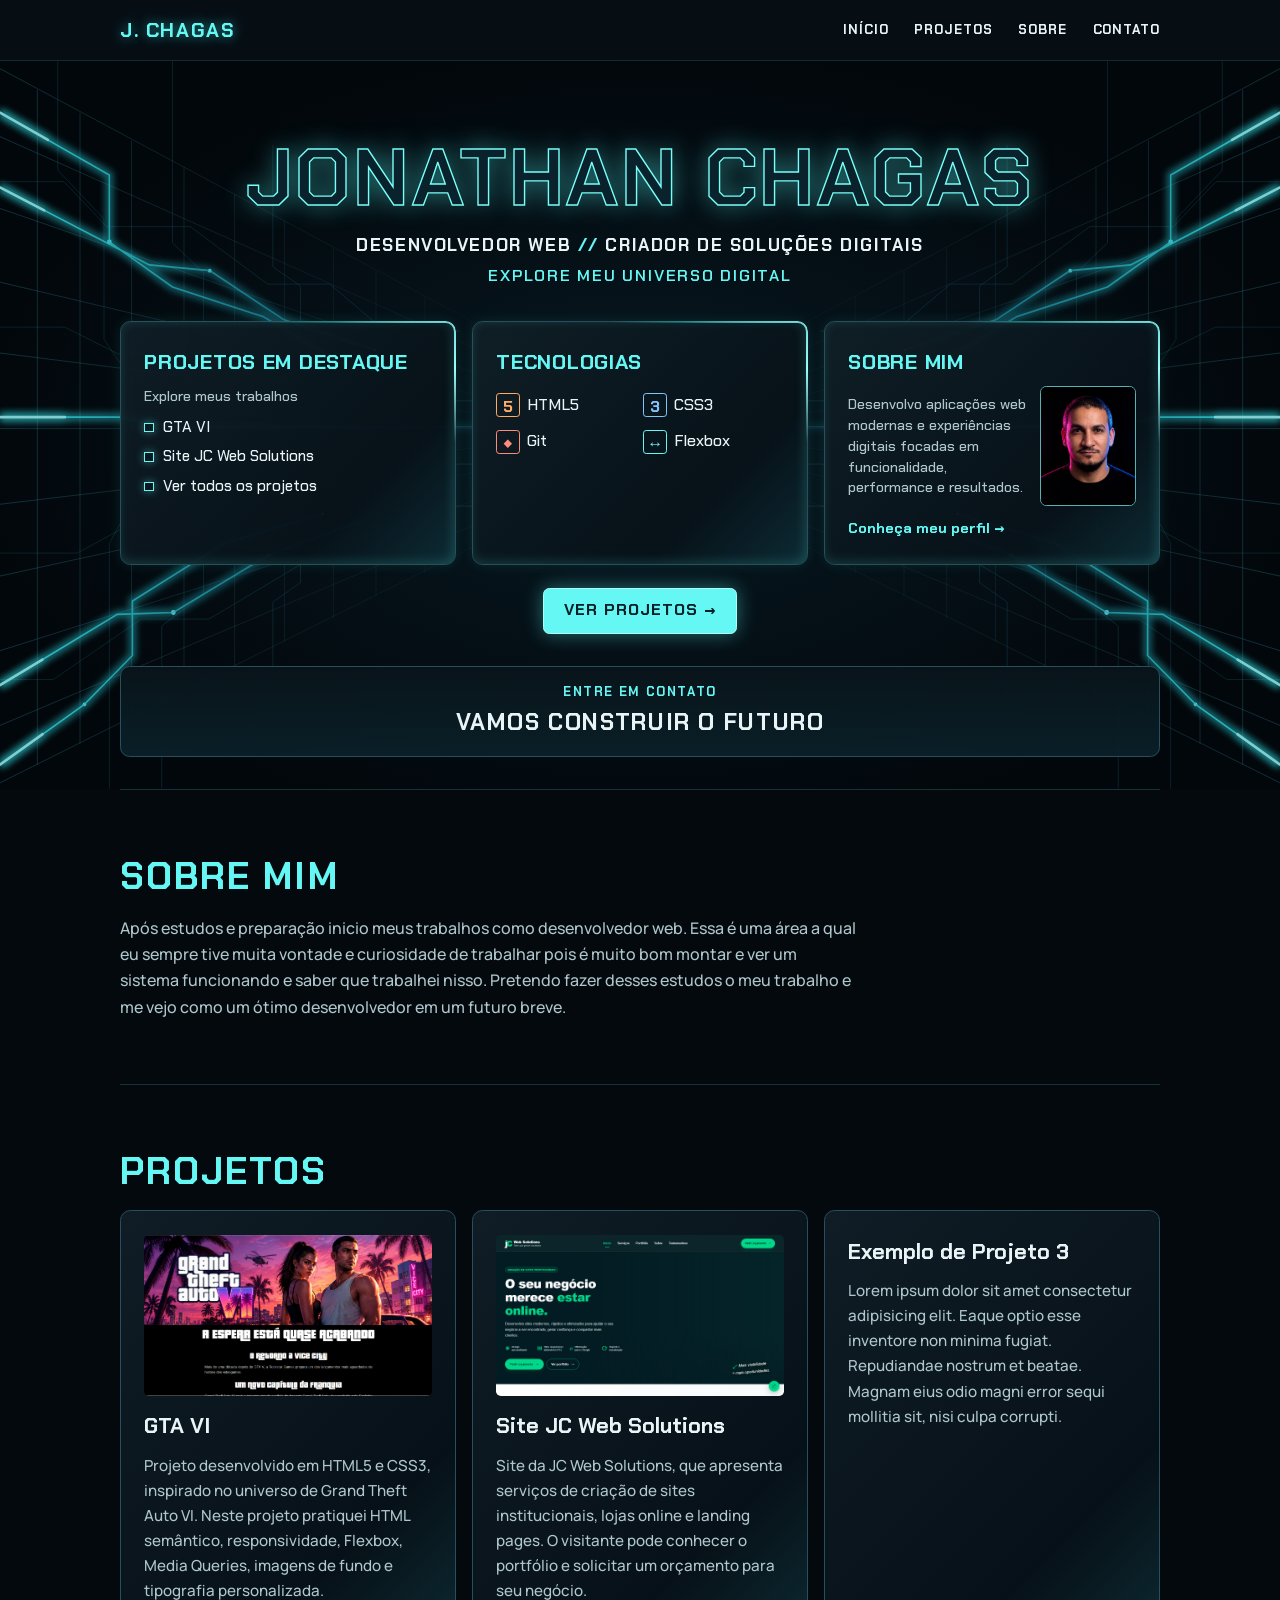
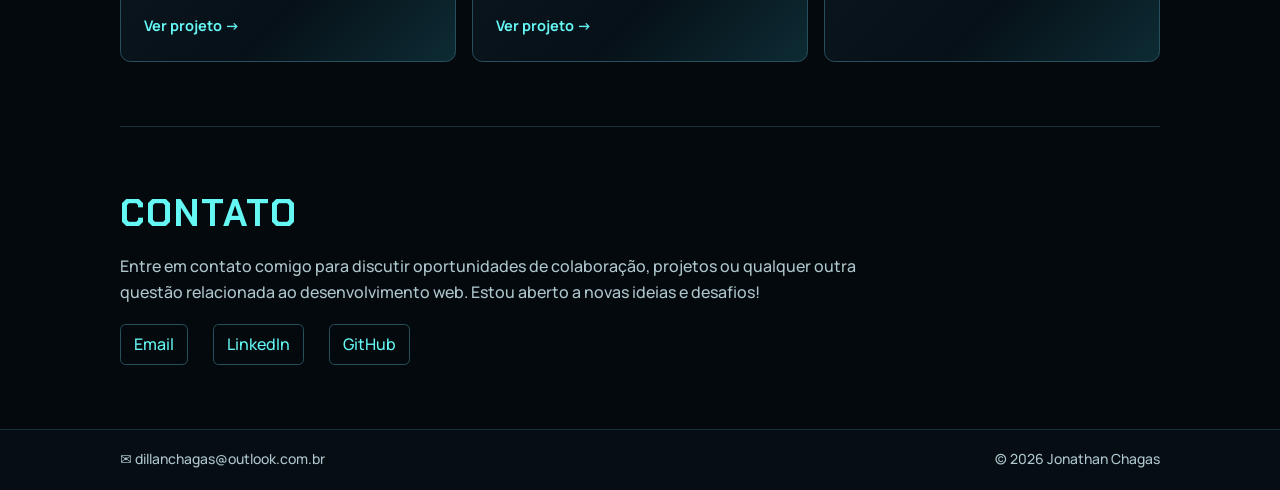
==== commit 2047c65f: "atualização tron" ====
--- a/docs/index.html
+++ b/docs/index.html
@@ -1,10 +1,22 @@
 <!DOCTYPE html>
-<html lang="pt-BR">
+<html lang="pt-BR" prefix="og: https://ogp.me/ns#">
 <head>
     <meta charset="UTF-8">
     <meta name="viewport" content="width=device-width, initial-scale=1.0">
     <meta name="theme-color" content="#03090d">
-    <link rel="icon" type="image/png" href="imagens/icons8-portfolio-64.png">
+    <meta name="description" content="Portfólio de Jonathan Chagas, desenvolvedor web e criador de soluções digitais. Explore meus projetos e entre em contato.">
+    <link rel="canonical" href="https://dillanchagas.github.io/Apresentacao/">
+    <meta property="og:type" content="website">
+    <meta property="og:locale" content="pt_BR">
+    <meta property="og:title" content="Jonathan Chagas | Portfólio">
+    <meta property="og:description" content="Desenvolvedor web e criador de soluções digitais. Conheça meus projetos.">
+    <meta property="og:url" content="https://dillanchagas.github.io/Apresentacao/">
+    <meta property="og:image" content="https://dillanchagas.github.io/Apresentacao/imagens/jonathan-chagas-preview.jpg">
+    <meta property="og:image:type" content="image/jpeg">
+    <meta property="og:image:width" content="1200">
+    <meta property="og:image:height" content="630">
+    <meta property="og:image:alt" content="Monograma JC em neon ciano sobre um fundo de circuitos, com o nome Jonathan Chagas.">
+    <link rel="icon" type="image/svg+xml" sizes="any" href="imagens/favicon-jc.svg">
     <link rel="stylesheet" href="css/apresentacao.css">
     <title>Jonathan Chagas | Portfólio</title>
 </head>
@@ -23,6 +35,100 @@
 
 <main>
     <section class="hero" id="inicio" aria-labelledby="hero-title">
+        <svg class="hero-circuits" aria-hidden="true" focusable="false" preserveAspectRatio="none" viewBox="0 0 1440 760" fill="none">
+          <style>
+            .hero-circuits .traces {
+              animation: power-up 3s ease-in-out infinite;
+            }
+
+            .hero-circuits .pulse {
+              stroke: #9fffff;
+              stroke-width: 2.7;
+              stroke-linecap: round;
+              stroke-dasharray: 12 88;
+              animation: travel 3s linear infinite;
+            }
+
+            .hero-circuits .pulse:nth-child(2) { animation-delay: -.48s; }
+            .hero-circuits .pulse:nth-child(3) { animation-delay: -1.25s; }
+            .hero-circuits .pulse:nth-child(4) { animation-delay: -1.75s; }
+            .hero-circuits .pulse:nth-child(5) { animation-delay: -2.2s; }
+            .hero-circuits .pulse-glow { filter: drop-shadow(0 0 5px #36f9ff); }
+
+            @keyframes power-up {
+              0%, 100% { opacity: .36; }
+              35%, 82% { opacity: 1; }
+            }
+
+            @keyframes travel {
+              from { stroke-dashoffset: 100; }
+              to { stroke-dashoffset: 0; }
+            }
+
+            @media (prefers-reduced-motion: reduce) {
+              .hero-circuits .traces { animation: none; }
+              .hero-circuits .pulse { display: none; }
+            }
+          </style>
+          <defs>
+            <linearGradient id="trace" x1="0" x2="645" gradientUnits="userSpaceOnUse">
+              <stop stop-color="#36f9ff"/>
+              <stop offset=".45" stop-color="#27b9ce" stop-opacity=".65"/>
+              <stop offset="1" stop-color="#245b71" stop-opacity=".12"/>
+            </linearGradient>
+            <linearGradient id="grid" x1="0" x2="660" gradientUnits="userSpaceOnUse">
+              <stop stop-color="#42a9c3" stop-opacity=".34"/>
+              <stop offset="1" stop-color="#284a5c" stop-opacity=".05"/>
+            </linearGradient>
+            <filter id="glow" x="-20%" y="-50%" width="140%" height="200%">
+              <feGaussianBlur stdDeviation="4"/>
+            </filter>
+            <path id="circuit-route-1" pathLength="100" d="M0 54 123 119v70l71 47 102 31 94 52"/>
+            <path id="circuit-route-2" pathLength="100" d="M0 132l168 81 68 6 83 51 103 32"/>
+            <path id="circuit-route-3" pathLength="100" d="M0 372h134l58 10h416"/>
+            <path id="circuit-route-4" pathLength="100" d="M0 652l132-74 63-2 107-60 113-38"/>
+            <path id="circuit-route-5" pathLength="100" d="M0 735l95-63 54-51v-57l103-60 111-31"/>
+            <path id="bright" d="M0 54 123 119v70l71 47 102 31 94 52M0 132l168 81 68 6 83 51 103 32M0 372h134l58 10h416M0 652l132-74 63-2 107-60 113-38M0 735l95-63 54-51v-57l103-60 111-31"/>
+            <g id="wall">
+              <path stroke="url(#grid)" d="M0 8 660 336M0 79l660 273M0 154l660 212M0 231l660 145M0 305l660 77M0 384h660M0 463l660-73M0 538l660-134M0 616l660-194M0 694l660-259M0 754l660-306M42 30v705M90 54v659M148 83v601M207 111v548M264 139v493M320 167v439M375 195v387M423 219v340M478 246v289M530 272v238M580 296v190"/>
+              <path stroke="#23738d" stroke-opacity=".32" d="M0 126H72l48 47h94l87 60h70l62 49h84M0 278h73l60 28h121l87 27h65l69 22h75M0 514h87l69-35h89l95-36h108l67-22h88M0 646h60l99-63h76l103-57h54l102-61h76M65 0v114l52 51v126l29 39v135l-23 39v256M194 0v190l35 31v336l-47 33v170M307 88v127l31 20v310l-31 20v107"/>
+              <g fill="#82ffff">
+                <circle cx="123" cy="189" r="2.6"/>
+                <circle cx="192" cy="382" r="3"/>
+                <circle cx="195" cy="576" r="2.6"/>
+                <circle cx="236" cy="219" r="2"/>
+                <circle cx="95" cy="672" r="2"/>
+                <circle cx="302" cy="516" r="2"/>
+              </g>
+            </g>
+          </defs>
+          <use href="#wall"/>
+          <g class="traces">
+            <use href="#bright" stroke="url(#trace)" stroke-width="8" opacity=".68" filter="url(#glow)"/>
+            <use href="#bright" stroke="url(#trace)" stroke-width="1.7"/>
+          </g>
+          <g class="pulse-glow">
+            <use class="pulse" href="#circuit-route-1"/>
+            <use class="pulse" href="#circuit-route-2"/>
+            <use class="pulse" href="#circuit-route-3"/>
+            <use class="pulse" href="#circuit-route-4"/>
+            <use class="pulse" href="#circuit-route-5"/>
+          </g>
+          <g transform="translate(1440) scale(-1 1)">
+            <use href="#wall"/>
+            <g class="traces">
+              <use href="#bright" stroke="url(#trace)" stroke-width="8" opacity=".68" filter="url(#glow)"/>
+              <use href="#bright" stroke="url(#trace)" stroke-width="1.7"/>
+            </g>
+            <g class="pulse-glow">
+              <use class="pulse" href="#circuit-route-1"/>
+              <use class="pulse" href="#circuit-route-2"/>
+              <use class="pulse" href="#circuit-route-3"/>
+              <use class="pulse" href="#circuit-route-4"/>
+              <use class="pulse" href="#circuit-route-5"/>
+            </g>
+          </g>
+        </svg>
         <div class="container hero-content">
             <h1 id="hero-title">Jonathan Chagas</h1>
             <p class="hero-role">Desenvolvedor web <span>//</span> Criador de soluções digitais</p>
@@ -34,7 +140,7 @@
                     <p>Explore meus trabalhos</p>
                     <ul class="featured">
                         <li><a href="#gta-vi">GTA VI</a></li>
-                        <li><a href="#agata">Agata Design 3D</a></li>
+                        <li><a href="#jc-web-solutions">Site JC Web Solutions</a></li>
                         <li><a href="#projetos">Ver todos os projetos</a></li>
                     </ul>
                 </section>
@@ -87,11 +193,11 @@
                     imagens de fundo e tipografia personalizada.</p>
                 <span class="text-link">Ver projeto →</span>
             </a>
-            <a class="panel project-card" id="agata" href="https://dillanchagas.github.io/Site-Agata/" target="_blank" rel="noopener noreferrer">
-                <h3>Site de Vendas</h3>
-                <p>O Agata Design 3D é um projeto de loja online para venda de peças personalizadas através da impressão 3D.
-                    Desenvolvido com HTML5 e CSS3, o site aposta num design moderno, responsivo e intuitivo,
-                    proporcionando uma experiência de navegação simples e agradável.</p>
+            <a class="panel project-card" id="jc-web-solutions" href="https://jc-site.dillanchagas.workers.dev/" target="_blank" rel="noopener noreferrer">
+                <img src="imagens/jc-web-solutions-preview.jpg" alt="Página inicial da JC Web Solutions" loading="lazy">
+                <h3>Site JC Web Solutions</h3>
+                <p>Site da JC Web Solutions, que apresenta serviços de criação de sites institucionais, lojas online e landing pages.
+                    O visitante pode conhecer o portfólio e solicitar um orçamento para seu negócio.</p>
                 <span class="text-link">Ver projeto →</span>
             </a>
             <article class="panel project-card">
--- a/docs/css/apresentacao.css
+++ b/docs/css/apresentacao.css
@@ -102,19 +102,14 @@
     background: radial-gradient(ellipse at 50% 53%, #081922, #02070b 74%);
 }
 
-.hero::before {
+.hero-circuits {
     position: absolute;
     z-index: -1;
     inset: 0;
-    content: "";
-    background: url("../imagens/circuitos.svg") center / cover no-repeat;
+    width: 100%;
+    height: 100%;
+    pointer-events: none;
     opacity: .8;
-    animation: circuit-glow 3s ease-in-out;
-}
-
-@keyframes circuit-glow {
-    0% { opacity: .4; }
-    60% { opacity: 1; }
 }
 
 .hero-content { padding-block: clamp(3rem, 6vw, 5rem) 2rem; }
@@ -173,17 +168,30 @@
     box-shadow: inset -2px -2px 12px #55fff42c, 0 0 14px #43ece51a;
 }
 
+@property --panel-angle {
+    syntax: "<angle>";
+    inherits: false;
+    initial-value: 90deg;
+}
+
 .overview .panel::after {
     position: absolute;
-    inset: auto -1px -1px auto;
-    width: 35%;
-    height: 30%;
-    border-right: 2px solid var(--cyan);
-    border-bottom: 2px solid var(--cyan);
-    border-bottom-right-radius: inherit;
-    filter: drop-shadow(0 0 5px #25fff3);
+    inset: -1px;
+    padding: 2px;
+    border-radius: inherit;
+    background: conic-gradient(from var(--panel-angle), transparent 0deg 256deg, #25fff34d 290deg, #9afffc 336deg, transparent 360deg);
+    mask: linear-gradient(#000 0 0) content-box, linear-gradient(#000 0 0);
+    mask-composite: exclude;
+    animation: panel-scan 3s linear infinite;
     content: "";
     pointer-events: none;
+}
+
+.overview .panel:nth-child(2)::after { animation-delay: -.18s; }
+.overview .panel:nth-child(3)::after { animation-delay: -.36s; }
+
+@keyframes panel-scan {
+    to { --panel-angle: 450deg; }
 }
 
 .panel h2 {
@@ -244,12 +252,12 @@
 
 .profile img {
     flex: 0 0 auto;
-    width: clamp(3rem, 6vw, 4.5rem);
-    aspect-ratio: 1;
+    width: clamp(4.5rem, 8vw, 6rem);
+    aspect-ratio: 4 / 5;
     object-fit: cover;
     border: 1px solid #5ab1b4;
     border-radius: .4rem;
-    filter: grayscale(1);
+    object-position: center 33%;
 }
 
 .text-link {
@@ -343,11 +351,11 @@
     .site-header ul { justify-content: center; }
     .overview, .project-grid { grid-template-columns: minmax(0, 1fr); }
     .overview .panel { min-height: 0; }
-    .hero::before { background-size: auto 100%; opacity: .48; }
+    .hero-circuits { opacity: .48; }
     .site-footer .container { justify-content: center; }
 }
 
 @media (prefers-reduced-motion: reduce) {
     html { scroll-behavior: auto; }
-    .hero::before { animation: none; }
-}
+    .overview .panel::after { animation: none; }
+}
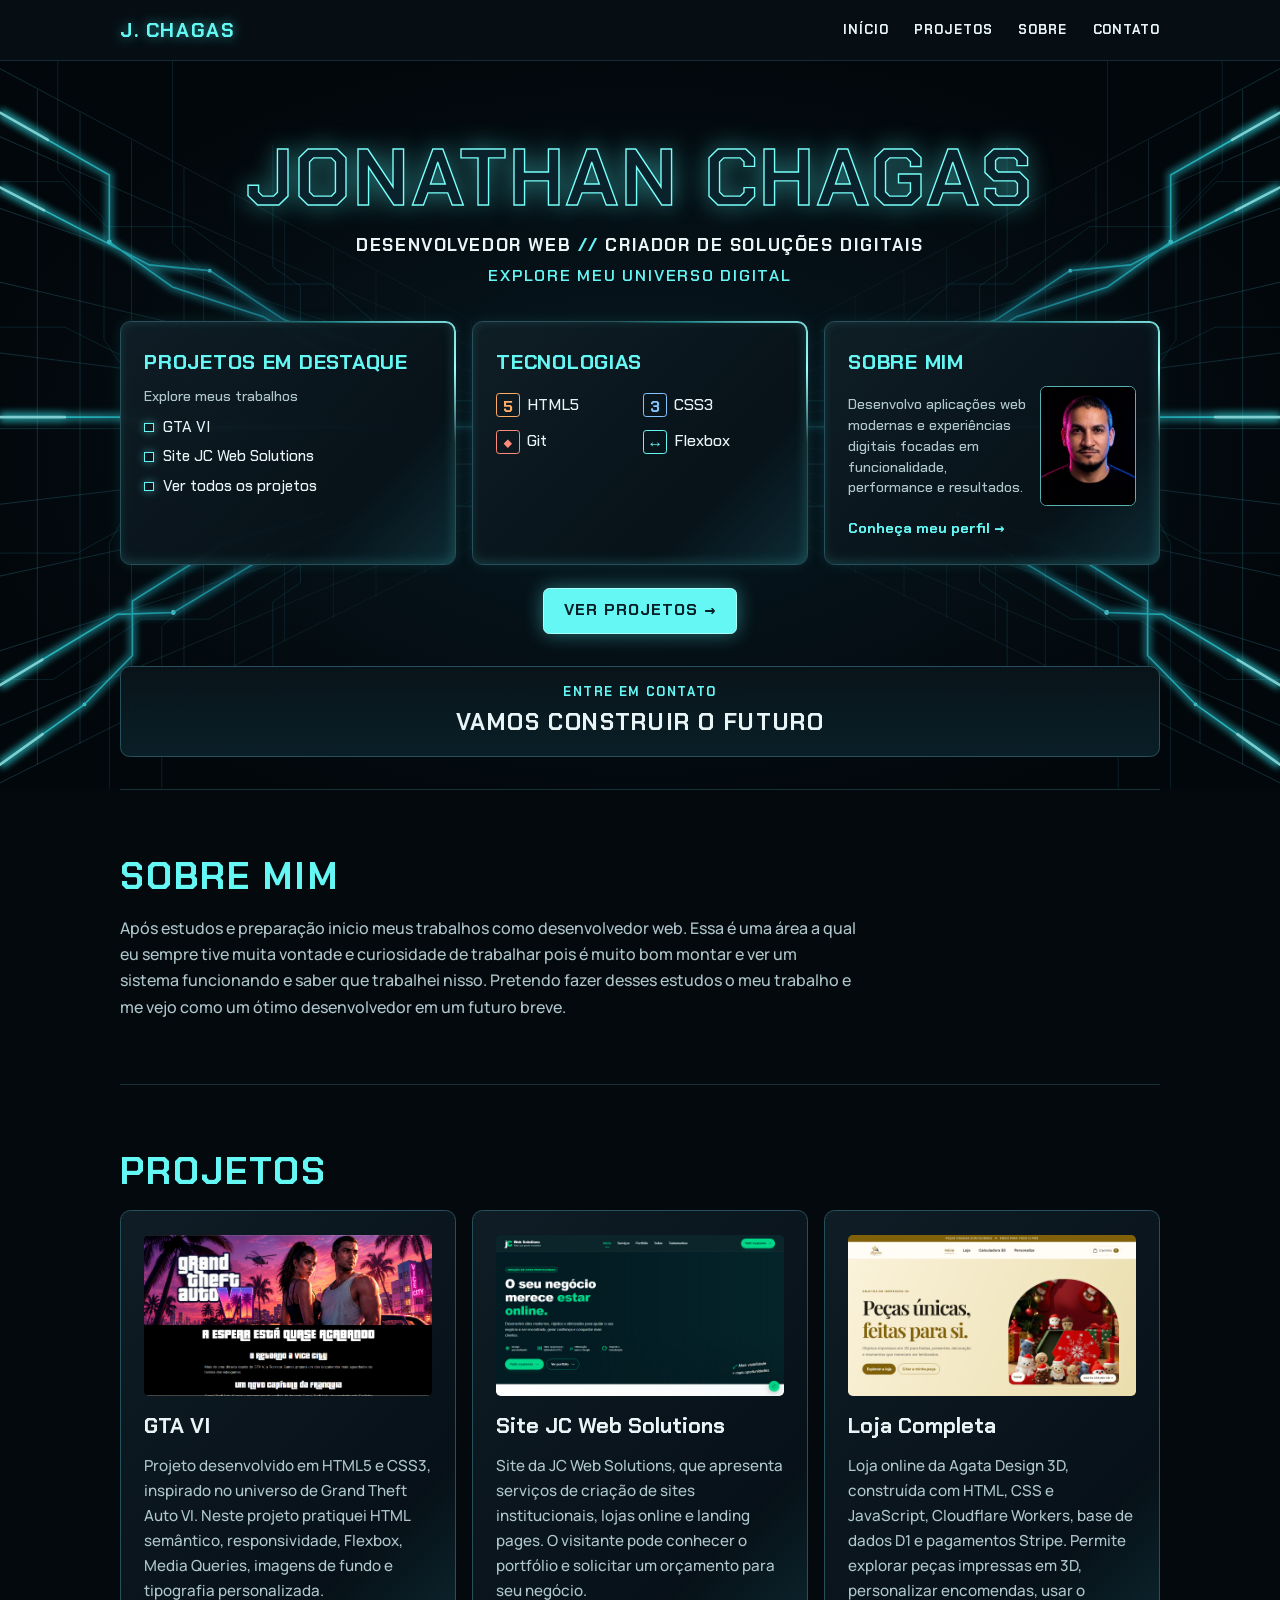
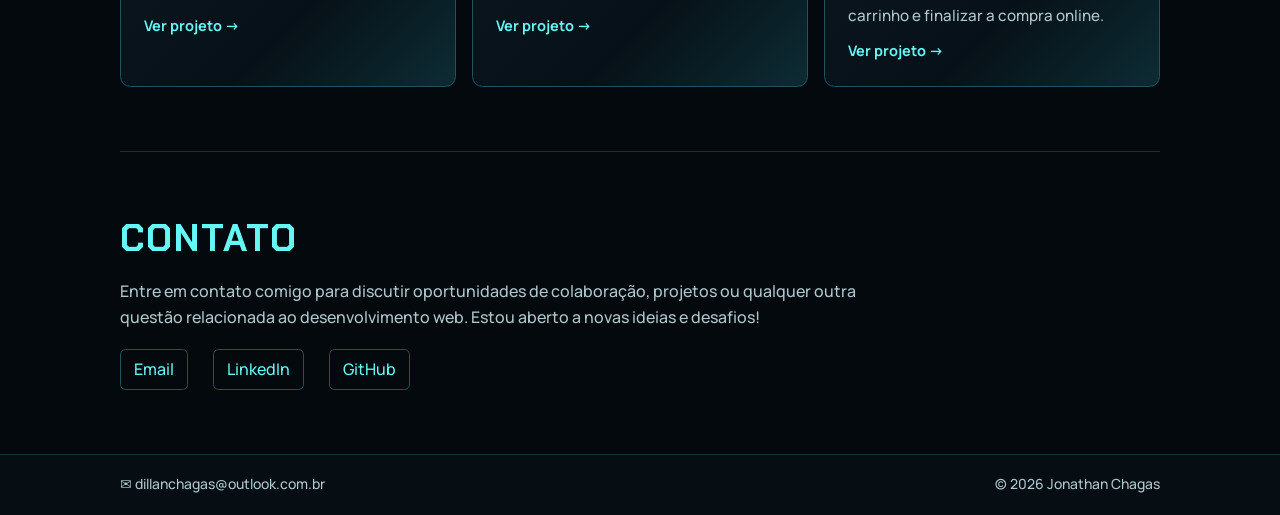
==== commit 55abe05f: "terceiro card" ====
--- a/docs/index.html
+++ b/docs/index.html
@@ -200,11 +200,13 @@
                     O visitante pode conhecer o portfólio e solicitar um orçamento para seu negócio.</p>
                 <span class="text-link">Ver projeto →</span>
             </a>
-            <article class="panel project-card">
-                <h3>Exemplo de Projeto 3</h3>
-                <p>Lorem ipsum dolor sit amet consectetur adipisicing elit. Eaque optio esse inventore non minima fugiat.
-                    Repudiandae nostrum et beatae. Magnam eius odio magni error sequi mollitia sit, nisi culpa corrupti.</p>
-            </article>
+            <a class="panel project-card" id="loja-completa" href="https://agatadesign3d.com/" target="_blank" rel="noopener noreferrer">
+                <img src="imagens/agata-design-3d-preview.jpg" alt="Página inicial da loja Agata Design 3D" loading="lazy">
+                <h3>Loja Completa</h3>
+                <p>Loja online da Agata Design 3D, construída com HTML, CSS e JavaScript, Cloudflare Workers, base de dados D1 e pagamentos Stripe.
+                    Permite explorar peças impressas em 3D, personalizar encomendas, usar o carrinho e finalizar a compra online.</p>
+                <span class="text-link">Ver projeto →</span>
+            </a>
         </div>
     </section>
 
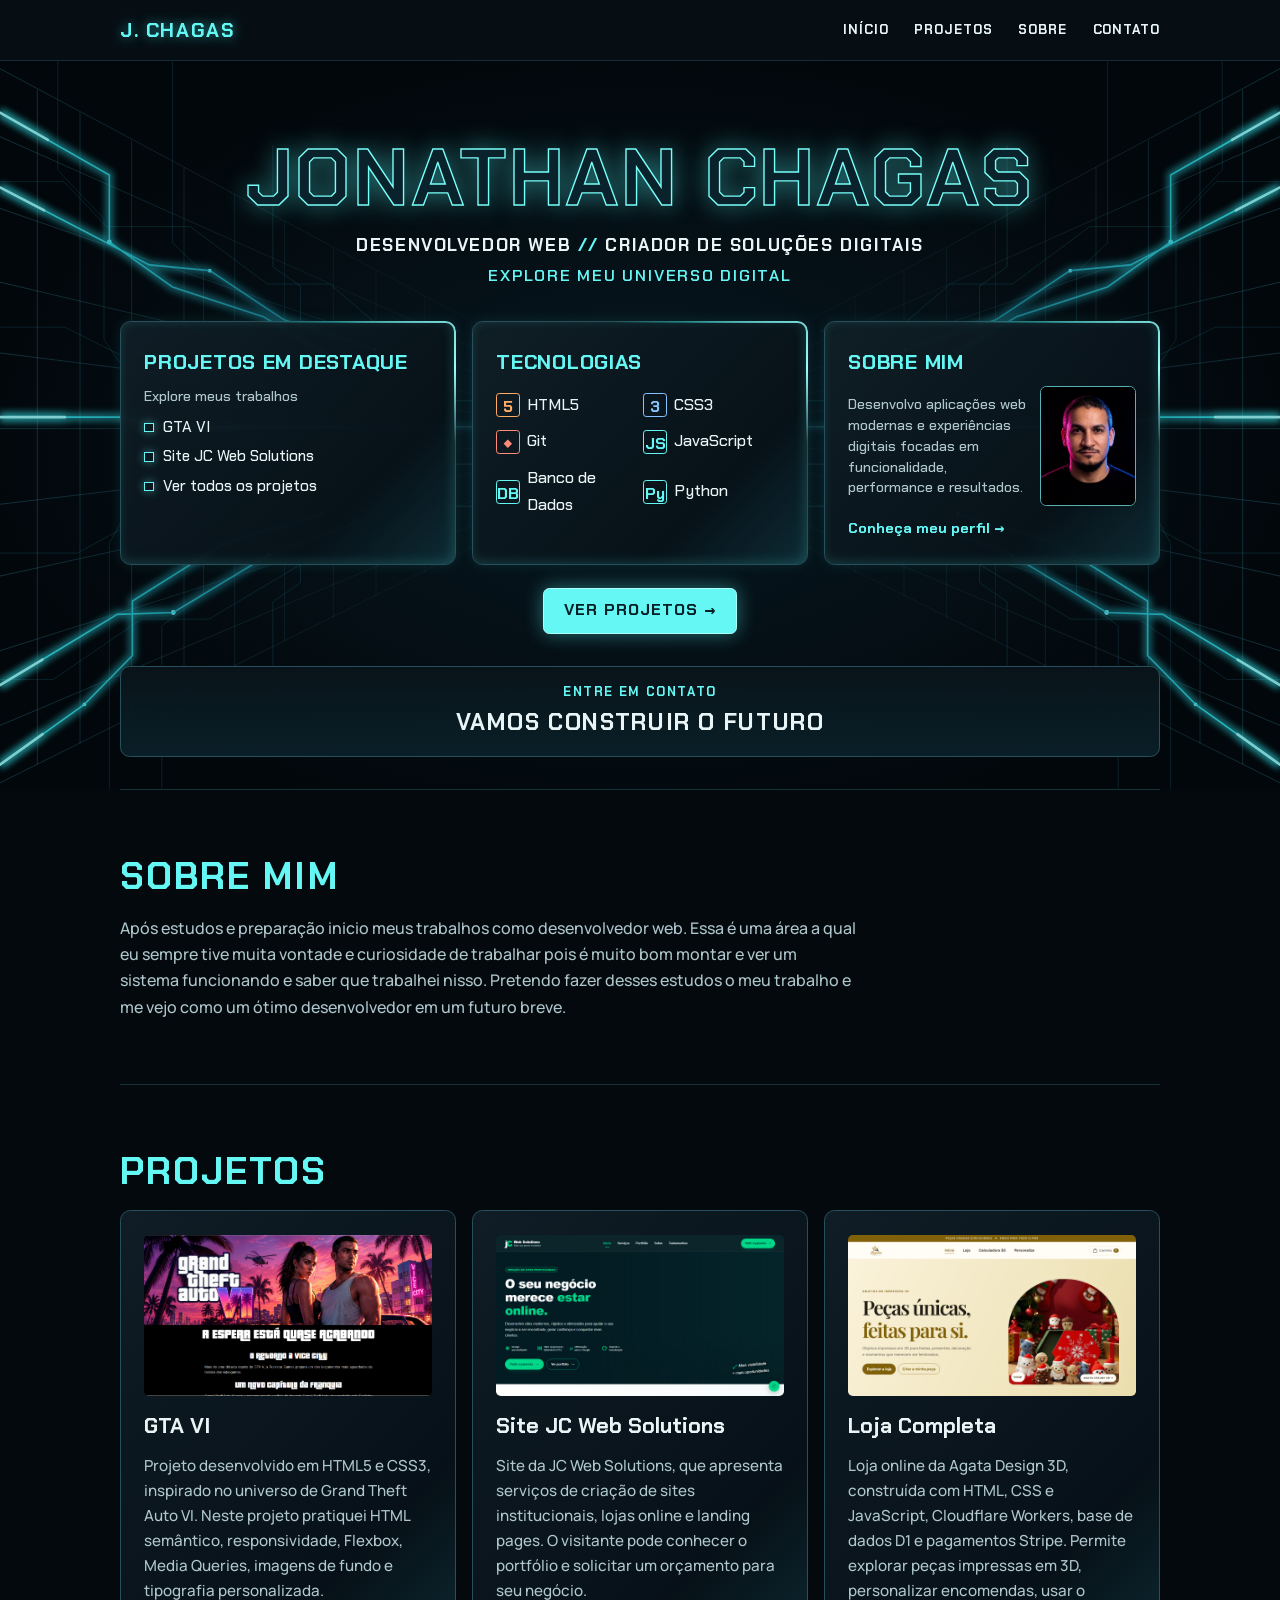
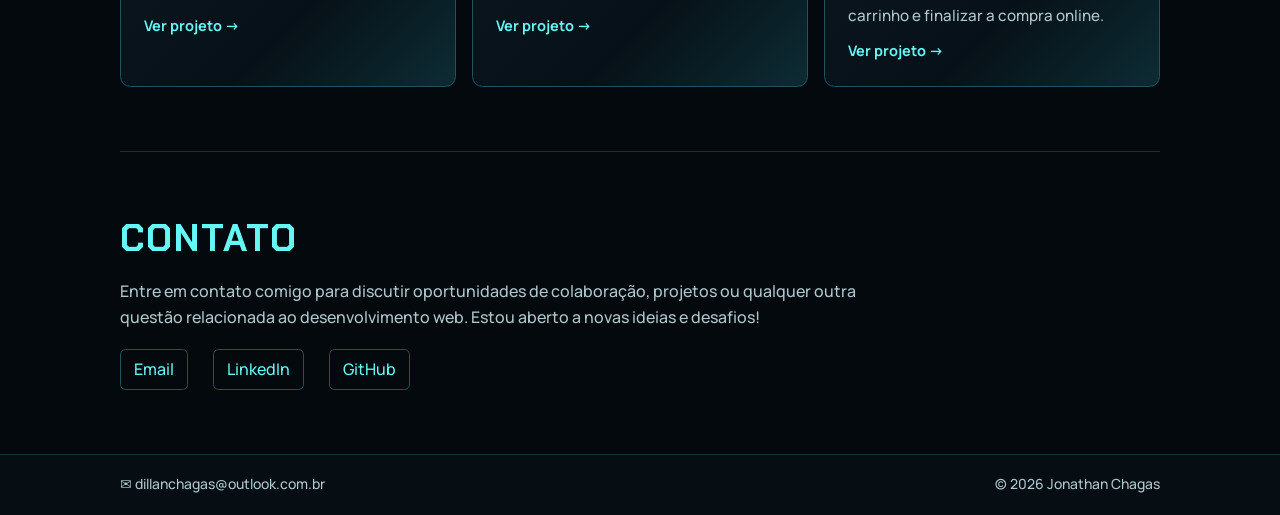
==== commit de767144: "atualizações" ====
--- a/docs/index.html
+++ b/docs/index.html
@@ -151,7 +151,9 @@
                         <li><span class="tech-icon html-icon" aria-hidden="true">5</span> HTML5</li>
                         <li><span class="tech-icon css-icon" aria-hidden="true">3</span> CSS3</li>
                         <li><span class="tech-icon git-icon" aria-hidden="true">◆</span> Git</li>
-                        <li><span class="tech-icon" aria-hidden="true">↔</span> Flexbox</li>
+                        <li><span class="tech-icon" aria-hidden="true">JS</span> JavaScript</li>
+                        <li><span class="tech-icon" aria-hidden="true">DB</span> Banco de Dados</li>
+                        <li><span class="tech-icon" aria-hidden="true">Py</span> Python</li>
                     </ul>
                 </section>
 
